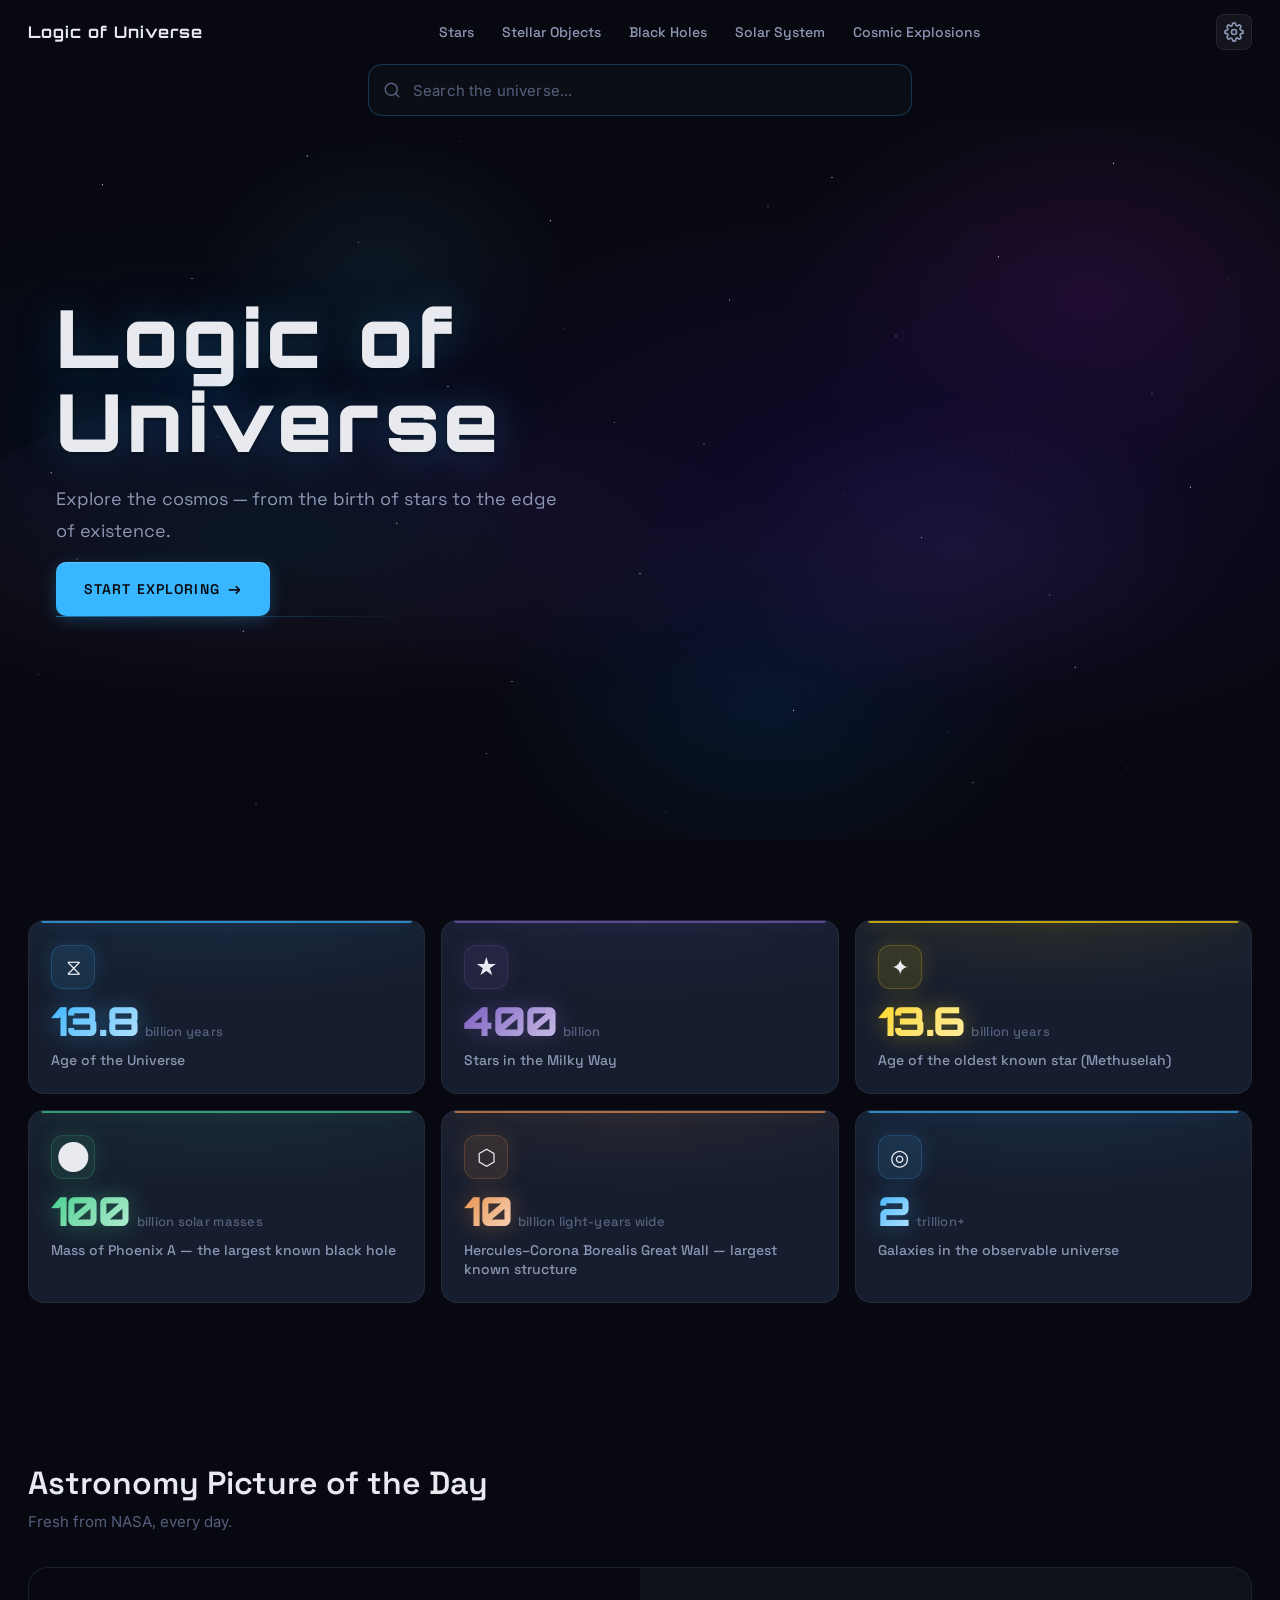
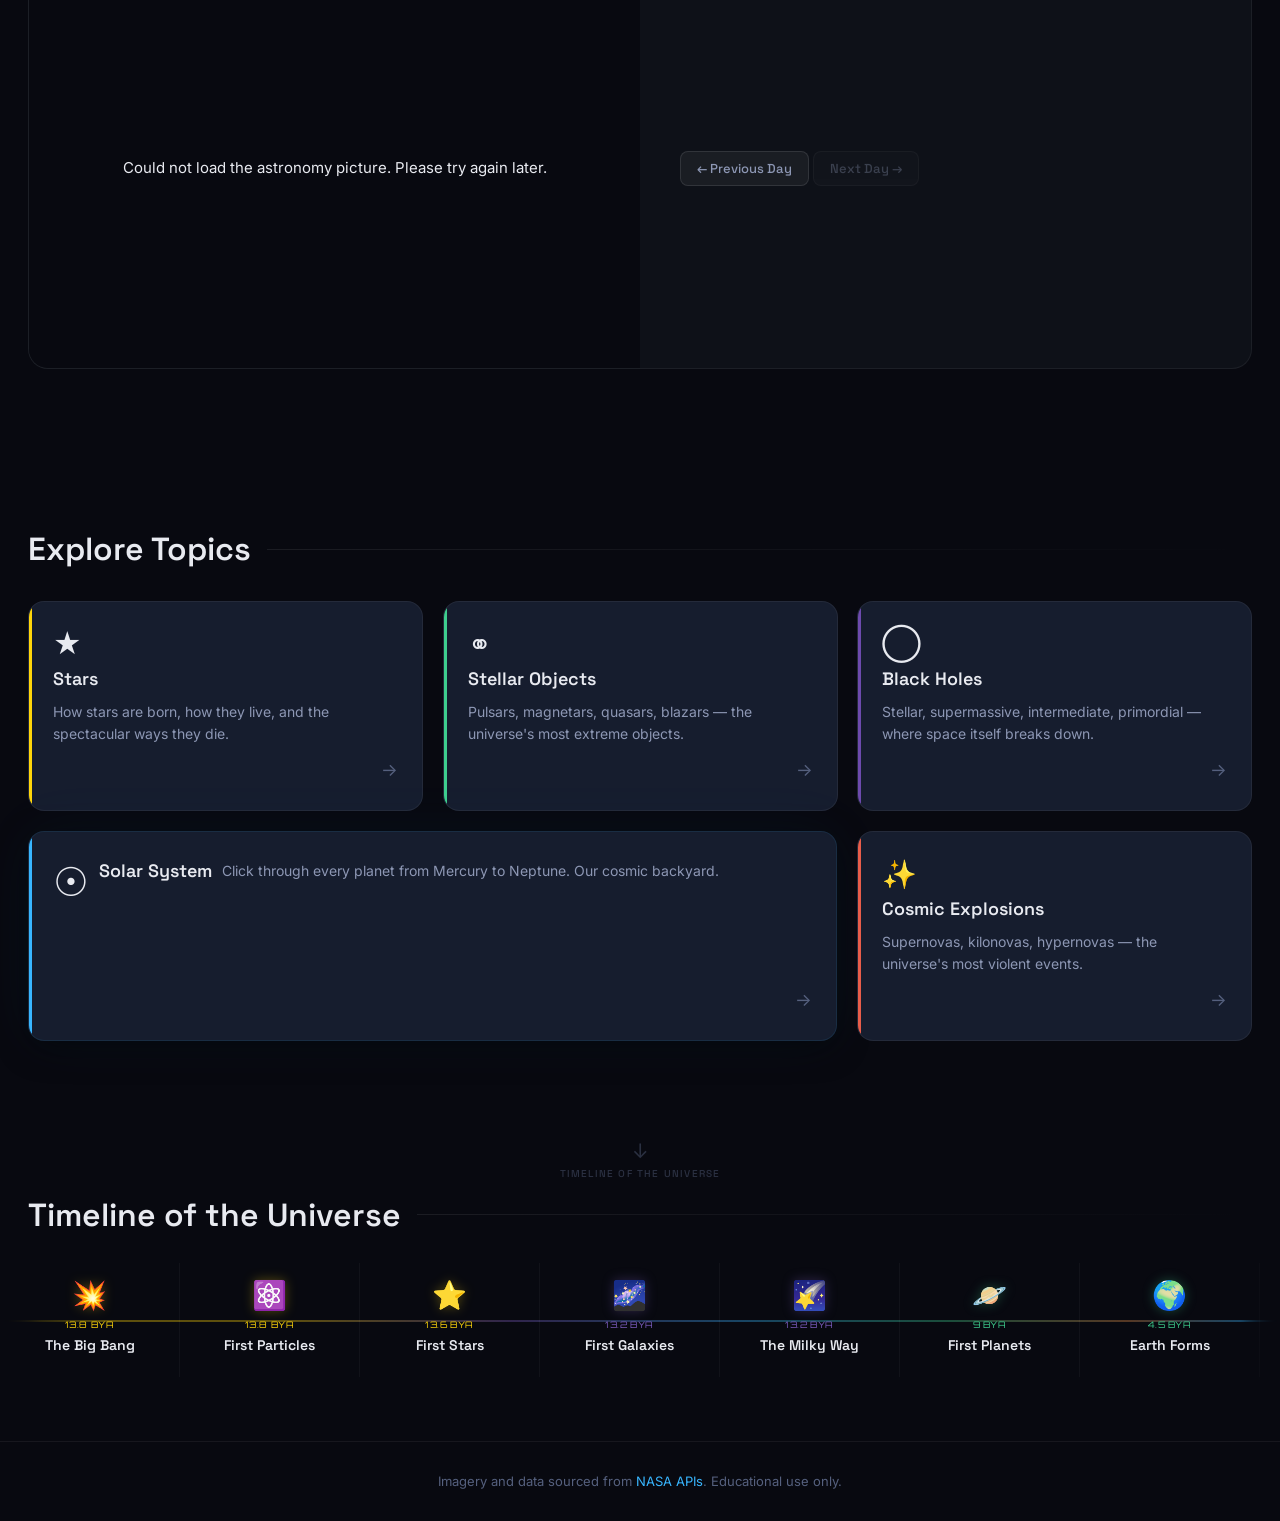
==== index.html @ c1b86df2 "Initial commit: Logic of Universe prototype site Static educational site on stars, black holes, and " ====
<!DOCTYPE html>
<html lang="en" data-theme="dark">
<head>
  <meta charset="UTF-8" />
  <meta name="viewport" content="width=device-width, initial-scale=1.0" />
  <title>Logic of Universe</title>
  <link rel="stylesheet" href="css/style.css" />
</head>
<body data-page="home">

  <header class="site-header" id="site-header">
    <nav class="site-nav" id="site-nav">
      <a href="index.html" class="nav-logo" id="nav-logo">Logic of Universe</a>
      <ul class="nav-links" id="nav-links">
        <li><a href="pages/stars.html" class="nav-link" data-page-link="stars">Stars</a></li>
        <li><a href="pages/stellar-objects.html" class="nav-link" data-page-link="stellar-objects">Stellar Objects</a></li>
        <li><a href="pages/black-holes.html" class="nav-link" data-page-link="black-holes">Black Holes</a></li>
        <li><a href="pages/solar-system.html" class="nav-link" data-page-link="solar-system">Solar System</a></li>
        <li><a href="pages/explosions.html" class="nav-link" data-page-link="explosions">Cosmic Explosions</a></li>
      </ul>
      <button class="nav-mobile-toggle" id="nav-mobile-toggle" aria-label="Toggle navigation menu" aria-expanded="false" aria-controls="nav-links">
        <span class="hamburger-line"></span>
        <span class="hamburger-line"></span>
        <span class="hamburger-line"></span>
      </button>
      <button class="nav-settings-btn" id="nav-settings-btn" aria-label="Settings" aria-expanded="false">
        <svg width="20" height="20" viewBox="0 0 24 24" fill="none" stroke="currentColor" stroke-width="2" stroke-linecap="round" stroke-linejoin="round" aria-hidden="true"><circle cx="12" cy="12" r="3"/><path d="M19.4 15a1.65 1.65 0 0 0 .33 1.82l.06.06a2 2 0 0 1-2.83 2.83l-.06-.06a1.65 1.65 0 0 0-1.82-.33 1.65 1.65 0 0 0-1 1.51V21a2 2 0 0 1-4 0v-.09A1.65 1.65 0 0 0 9 19.4a1.65 1.65 0 0 0-1.82.33l-.06.06a2 2 0 0 1-2.83-2.83l.06-.06A1.65 1.65 0 0 0 4.68 15a1.65 1.65 0 0 0-1.51-1H3a2 2 0 0 1 0-4h.09A1.65 1.65 0 0 0 4.6 9a1.65 1.65 0 0 0-.33-1.82l-.06-.06a2 2 0 0 1 2.83-2.83l.06.06A1.65 1.65 0 0 0 9 4.68a1.65 1.65 0 0 0 1-1.51V3a2 2 0 0 1 4 0v.09a1.65 1.65 0 0 0 1 1.51 1.65 1.65 0 0 0 1.82-.33l.06-.06a2 2 0 0 1 2.83 2.83l-.06.06A1.65 1.65 0 0 0 19.4 9a1.65 1.65 0 0 0 1.51 1H21a2 2 0 0 1 0 4h-.09a1.65 1.65 0 0 0-1.51 1z"/></svg>
      </button>
    </nav>

    <div class="search-wrapper" id="search-wrapper">
      <input
        type="text"
        class="search-input"
        id="search-input"
        placeholder="Search the universe..."
        autocomplete="off"
        aria-label="Search"
        aria-expanded="false"
        aria-haspopup="listbox"
        aria-controls="search-results"
      />
      <div class="search-suggestions" id="search-suggestions" hidden aria-label="Popular searches">
        <!-- JS populates top suggestion chips -->
      </div>
      <ul class="search-results" id="search-results" role="listbox" aria-label="Search results" hidden>
        <!-- JS populates live search results -->
      </ul>
    </div>
  </header>

  <main class="site-main" id="site-main">

    <!-- Hero -->
    <section class="hero" id="hero">
      <div class="hero__content">
        <h1 class="hero__title">Logic of Universe</h1>
        <p class="hero__subtitle">Explore the cosmos — from the birth of stars to the edge of existence.</p>
        <a href="pages/stars.html" class="hero__cta">Start Exploring</a>
      </div>
    </section>

    <!-- Universe Stats Counters -->
    <section id="universe-stats" class="universe-stats">
      <div class="universe-stats__inner"></div>
    </section>

    <!-- APOD — Astronomy Picture of the Day -->
    <section class="apod-section" id="apod-section">
      <div class="apod-section__header">
        <h2 class="apod-section__title">Astronomy Picture of the Day</h2>
        <p class="apod-section__subtitle">Fresh from NASA, every day.</p>
      </div>
      <div class="apod-card" id="apod-card" aria-live="polite" aria-busy="true">
        <div class="apod-card__image-wrap" id="apod-image-wrap">
          <!-- JS injects <img> or <iframe> for video APODs -->
          <div class="apod-card__loading" id="apod-loading" aria-label="Loading astronomy picture">
            <span class="loading-spinner" aria-hidden="true"></span>
          </div>
        </div>
        <div class="apod-card__info" id="apod-info">
          <h3 class="apod-card__title" id="apod-title"></h3>
          <div class="apod-nav" id="apod-nav">
            <button id="apod-prev-btn" class="apod-nav__btn" aria-label="Previous day">← Previous Day</button>
            <span id="apod-date"></span>
            <button id="apod-next-btn" class="apod-nav__btn" aria-label="Next day" disabled>Next Day →</button>
          </div>
          <p class="apod-card__explanation" id="apod-explanation"></p>
        </div>
      </div>
    </section>

    <!-- Topic Cards -->
    <section class="topics-section" id="topics-section">
      <h2 class="topics-section__title">Explore Topics</h2>
      <div class="topics-grid" id="topics-grid">

        <a href="pages/stars.html" class="topic-card" id="topic-card-stars">
          <div class="topic-card__icon" aria-hidden="true">&#9733;</div>
          <h3 class="topic-card__title">Stars</h3>
          <p class="topic-card__desc">How stars are born, how they live, and the spectacular ways they die.</p>
          <span class="topic-card__arrow" aria-hidden="true">&#8594;</span>
        </a>

        <a href="pages/stellar-objects.html" class="topic-card" id="topic-card-stellar">
          <div class="topic-card__icon" aria-hidden="true">&#9901;</div>
          <h3 class="topic-card__title">Stellar Objects</h3>
          <p class="topic-card__desc">Pulsars, magnetars, quasars, blazars — the universe's most extreme objects.</p>
          <span class="topic-card__arrow" aria-hidden="true">&#8594;</span>
        </a>

        <a href="pages/black-holes.html" class="topic-card" id="topic-card-black-holes">
          <div class="topic-card__icon" aria-hidden="true">&#9711;</div>
          <h3 class="topic-card__title">Black Holes</h3>
          <p class="topic-card__desc">Stellar, supermassive, intermediate, primordial — where space itself breaks down.</p>
          <span class="topic-card__arrow" aria-hidden="true">&#8594;</span>
        </a>

        <a href="pages/solar-system.html" class="topic-card topic-card--featured" id="topic-card-solar">
          <div class="topic-card__icon" aria-hidden="true">&#9737;</div>
          <h3 class="topic-card__title">Solar System</h3>
          <p class="topic-card__desc">Click through every planet from Mercury to Neptune. Our cosmic backyard.</p>
          <span class="topic-card__arrow" aria-hidden="true">&#8594;</span>
        </a>

        <a href="pages/explosions.html" class="topic-card" id="topic-card-explosions">
          <div class="topic-card__icon" aria-hidden="true">&#10024;</div>
          <h3 class="topic-card__title">Cosmic Explosions</h3>
          <p class="topic-card__desc">Supernovas, kilonovas, hypernovas — the universe's most violent events.</p>
          <span class="topic-card__arrow" aria-hidden="true">&#8594;</span>
        </a>

      </div>
    </section>

    <!-- Scroll hint arrow -->
    <div id="scroll-hint-arrow" class="scroll-hint-arrow" aria-hidden="true">
      <span class="scroll-hint-arrow__icon">↓</span>
      <span class="scroll-hint-arrow__label">Timeline of the Universe</span>
    </div>

    <!-- Timeline of the Universe -->
    <section id="universe-timeline" class="universe-timeline">
      <h2 class="universe-timeline__title">Timeline of the Universe</h2>
      <div id="timeline-container"></div>
    </section>

  </main>

  <footer class="site-footer" id="site-footer">
    <p class="footer-credits">Imagery and data sourced from <a href="https://api.nasa.gov" class="footer-link" target="_blank" rel="noopener noreferrer">NASA APIs</a>. Educational use only.</p>
  </footer>

  <noscript>
    <div class="noscript-banner">
      JavaScript is required for search, the Solar System explorer, and NASA imagery. The text content is still accessible without it.
    </div>
  </noscript>

  <!-- Replace DEMO_KEY with your NASA API key from https://api.nasa.gov -->
  <aside class="settings-panel" id="settings-panel" aria-label="User settings" hidden>
    <div class="settings-panel__header">
      <h2 class="settings-panel__title">Settings</h2>
      <button class="settings-panel__close" id="settings-panel-close" aria-label="Close settings">&#10005;</button>
    </div>
    <div class="settings-panel__body" id="settings-panel-body"></div>
  </aside>
  <div class="settings-panel__backdrop" id="settings-panel-backdrop" hidden></div>

  <script>window.NASA_API_KEY = "DEMO_KEY";</script>
  <script src="config.js"></script>
  <script src="js/main.js" type="module"></script>
</body>
</html>
---- css/style.css ----
/* =========================================
   LOGIC OF UNIVERSE — STYLESHEET
   Theme: Cosmic Observatory
   ========================================= */

/* =========================================
   1. FONTS
   ========================================= */
@import url('https://fonts.googleapis.com/css2?family=Orbitron:wght@400;700;900&family=Space+Grotesk:wght@400;500;600;700&family=Inter:wght@400;500&display=swap');

/* =========================================
   2. DESIGN TOKENS
   ========================================= */
:root {
  /* Backgrounds */
  --color-base:      #080910;
  --color-surface:   #0e1118;
  --color-elevated:  #161d2e;
  --color-glass:     rgba(14, 17, 24, 0.76);

  /* Accent colors */
  --accent-blue:        #38b6ff;
  --accent-blue-rgb:    56, 182, 255;
  --accent-purple:      #7c5cbf;
  --accent-purple-rgb:  124, 92, 191;
  --accent-gold:        #ffd60a;
  --accent-gold-rgb:    255, 214, 10;

  /* Active accent (overridden per difficulty level) */
  --active-accent:     var(--accent-blue);
  --active-accent-rgb: var(--accent-blue-rgb);

  /* Topic accents */
  --topic-stars:        #ffd60a;
  --topic-stellar:      #3ecf8e;
  --topic-black-holes:  #6d4aad;
  --topic-solar-system: #38b6ff;
  --topic-explosions:   #e85d4a;

  /* Text */
  --text-primary:   #e8eaf0;
  --text-secondary: #8d97b4;
  --text-muted:     #55607e;

  /* Fonts */
  --font-display: 'Orbitron', sans-serif;
  --font-heading: 'Space Grotesk', sans-serif;
  --font-body:    'Inter', sans-serif;

  /* Layout */
  --header-height: 120px;
  --nav-height: 64px;
  --max-width: 1280px;
  --section-gap: 80px;
  --card-radius: 16px;
  --panel-radius: 20px;

  /* Transitions */
  --transition-fast: 200ms ease;
  --transition-base: 300ms ease-out;
  --transition-slow: 500ms cubic-bezier(0.4, 0, 0.2, 1);

  /* Theme-aware solid surfaces (nav solidify, difficulty bar) */
  --nav-solid-bg: rgba(8, 9, 16, 0.92);
  --nav-solid-border: rgba(255, 255, 255, 0.06);
  --bar-bg: rgba(8, 9, 16, 0.92);
  --bar-border: rgba(255, 255, 255, 0.06);
}

/* =========================================
   3. RESET & BASE
   ========================================= */
*, *::before, *::after {
  box-sizing: border-box;
  margin: 0;
  padding: 0;
}

html {
  scroll-behavior: smooth;
  font-size: 16px;
}

[data-theme="dark"] {
  color-scheme: dark;
}

body {
  font-family: var(--font-body);
  font-size: 0.9375rem;
  line-height: 1.75;
  color: var(--text-primary);
  background-color: var(--color-base);
  -webkit-font-smoothing: antialiased;
  -moz-osx-font-smoothing: grayscale;
  padding-top: var(--header-height);
}

img {
  display: block;
  max-width: 100%;
  height: auto;
}

a {
  color: inherit;
  text-decoration: none;
}

ul, ol {
  list-style: none;
}

button {
  font-family: var(--font-heading);
  cursor: pointer;
  border: none;
  background: none;
}

input, textarea, select {
  font-family: var(--font-body);
}

/* =========================================
   4. TYPOGRAPHY
   ========================================= */
h1, h2, h3, h4, h5, h6 {
  font-family: var(--font-heading);
  color: var(--text-primary);
  line-height: 1.25;
}

.display-xl {
  font-family: var(--font-display);
  font-size: clamp(2.5rem, 6vw, 4.5rem);
  font-weight: 900;
  letter-spacing: 0.06em;
  line-height: 1.1;
}

/* Content body styles (rich text from data files) */
.content-body h3 {
  font-family: var(--font-heading);
  font-size: 1.25rem;
  font-weight: 600;
  color: var(--text-primary);
  margin-top: 1.75em;
  margin-bottom: 0.5em;
}

.content-body h4 {
  font-family: var(--font-heading);
  font-size: 1.05rem;
  font-weight: 600;
  color: var(--text-secondary);
  margin-top: 1.5em;
  margin-bottom: 0.4em;
}

.content-body p {
  color: var(--text-secondary);
  margin-bottom: 1em;
}

.content-body ul,
.content-body ol {
  list-style: disc;
  padding-left: 1.5em;
  color: var(--text-secondary);
  margin-bottom: 1em;
}

.content-body ol {
  list-style: decimal;
}

.content-body li {
  margin-bottom: 0.35em;
}

.content-body strong {
  color: var(--text-primary);
  font-weight: 500;
}

.content-body em {
  color: var(--text-secondary);
}

.content-body blockquote {
  border-left: 3px solid var(--active-accent);
  padding: 0.75em 1.25em;
  margin: 1.5em 0;
  background: rgba(255, 255, 255, 0.03);
  border-radius: 0 8px 8px 0;
  color: var(--text-secondary);
  font-style: italic;
}

/* =========================================
   5. LAYOUT
   ========================================= */
.site-main {
  min-height: calc(100vh - var(--header-height));
}

.container {
  max-width: var(--max-width);
  margin: 0 auto;
  padding: 0 24px;
}

/* =========================================
   6. NAVIGATION
   ========================================= */
.site-header {
  position: fixed;
  top: 0;
  left: 0;
  right: 0;
  z-index: 100;
  border-bottom: 1px solid transparent;

  /* CSS scroll-driven animation: transparent → frosted glass */
  animation: nav-solidify linear both;
  animation-timeline: scroll(root block);
  animation-range: 0px 80px;
}

/* Fallback for browsers without scroll-driven animations */
@supports not (animation-timeline: scroll()) {
  .site-header {
    background: var(--nav-solid-bg);
    backdrop-filter: blur(20px);
    -webkit-backdrop-filter: blur(20px);
    border-bottom-color: var(--nav-solid-border);
  }
}

.site-nav {
  display: flex;
  align-items: center;
  justify-content: space-between;
  height: var(--nav-height);
  padding: 0 28px;
  max-width: var(--max-width);
  margin: 0 auto;
  gap: 24px;
}

.nav-logo {
  font-family: var(--font-display);
  font-size: 1rem;
  font-weight: 700;
  color: var(--text-primary);
  letter-spacing: 0.06em;
  white-space: nowrap;
  flex-shrink: 0;
  transition: color var(--transition-fast);
}

.nav-logo:hover {
  color: var(--accent-blue);
}

.nav-links {
  display: flex;
  align-items: center;
  gap: 4px;
  flex: 1;
  justify-content: center;
  flex-wrap: wrap;
}

.nav-link {
  font-family: var(--font-heading);
  font-size: 0.875rem;
  font-weight: 500;
  color: var(--text-secondary);
  padding: 6px 12px;
  border-radius: 8px;
  transition: color var(--transition-fast), background var(--transition-fast);
  position: relative;
}

.nav-link:hover {
  color: var(--text-primary);
  background: rgba(255, 255, 255, 0.05);
}

.nav-link--active {
  color: var(--accent-blue);
}

.nav-link--active::after {
  content: '';
  position: absolute;
  bottom: 0;
  left: 12px;
  right: 12px;
  height: 2px;
  background: var(--accent-blue);
  border-radius: 2px 2px 0 0;
}

/* Mobile hamburger */
.nav-mobile-toggle {
  display: none;
  flex-direction: column;
  gap: 5px;
  padding: 8px;
  border-radius: 8px;
  flex-shrink: 0;
  transition: background var(--transition-fast);
}

.nav-mobile-toggle:hover {
  background: rgba(255, 255, 255, 0.06);
}

.hamburger-line {
  display: block;
  width: 22px;
  height: 2px;
  background: var(--text-secondary);
  border-radius: 2px;
  transition: transform 300ms ease, opacity 200ms ease, background var(--transition-fast);
}

.nav-mobile-toggle[aria-expanded="true"] .hamburger-line:nth-child(1) {
  transform: translateY(7px) rotate(45deg);
}

.nav-mobile-toggle[aria-expanded="true"] .hamburger-line:nth-child(2) {
  opacity: 0;
}

.nav-mobile-toggle[aria-expanded="true"] .hamburger-line:nth-child(3) {
  transform: translateY(-7px) rotate(-45deg);
}

/* =========================================
   7. SEARCH
   ========================================= */
.search-wrapper {
  position: relative;
  max-width: 600px;
  margin: 0 auto;
  padding: 0 28px 12px;
  transition: max-width var(--transition-base);
}

.search-wrapper--expanded {
  max-width: 700px;
}

/* Search bar hidden via Settings toggle */
.search-wrapper--hidden {
  display: none;
}

/* Recompute reserved header space when the search bar is hidden,
   so the fixed header doesn't leave a gap / clip content below it */
body:has(.search-wrapper--hidden) {
  --header-height: calc(var(--nav-height) + 1px);
}

.search-input {
  width: 100%;
  height: 52px;
  background: rgba(14, 17, 24, 0.80);
  border: 1px solid rgba(var(--accent-blue-rgb), 0.25);
  border-radius: 14px;
  padding: 0 44px 0 44px;
  color: var(--text-primary);
  font-size: 0.9375rem;
  font-family: var(--font-body);
  letter-spacing: 0.01em;
  outline: none;
  transition:
    border-color var(--transition-fast),
    box-shadow var(--transition-fast),
    background var(--transition-fast),
    width var(--transition-base);
  background-image: url("data:image/svg+xml,%3Csvg xmlns='http://www.w3.org/2000/svg' width='18' height='18' viewBox='0 0 24 24' fill='none' stroke='%2355607e' stroke-width='2' stroke-linecap='round' stroke-linejoin='round'%3E%3Ccircle cx='11' cy='11' r='8'/%3E%3Cpath d='m21 21-4.3-4.3'/%3E%3C/svg%3E");
  background-repeat: no-repeat;
  background-position: 14px center;
  appearance: none;
  -webkit-appearance: none;
}

.search-input::placeholder {
  color: var(--text-muted);
}

.search-input::-webkit-search-cancel-button {
  appearance: none;
  -webkit-appearance: none;
}

.search-wrapper--expanded .search-input {
  border-color: var(--accent-blue);
  background-color: rgba(14, 17, 24, 0.95);
  box-shadow:
    0 0 0 3px rgba(var(--accent-blue-rgb), 0.12),
    0 0 32px rgba(var(--accent-blue-rgb), 0.2),
    inset 0 1px 0 rgba(var(--accent-blue-rgb), 0.08);
  background-image: url("data:image/svg+xml,%3Csvg xmlns='http://www.w3.org/2000/svg' width='18' height='18' viewBox='0 0 24 24' fill='none' stroke='%2338b6ff' stroke-width='2' stroke-linecap='round' stroke-linejoin='round'%3E%3Ccircle cx='11' cy='11' r='8'/%3E%3Cpath d='m21 21-4.3-4.3'/%3E%3C/svg%3E");
  background-repeat: no-repeat;
  background-position: 14px center;
}

.search-suggestions,
.search-results {
  position: absolute;
  top: calc(100% - 12px);
  left: 28px;
  right: 28px;
  background: var(--color-surface);
  border: 1px solid rgba(var(--accent-blue-rgb), 0.15);
  border-top: 1px solid rgba(var(--accent-blue-rgb), 0.08);
  border-radius: 14px;
  z-index: 200;
  max-height: min(60vh, 440px);
  overflow-y: auto;
  overscroll-behavior: contain;
  box-shadow:
    0 20px 60px rgba(0, 0, 0, 0.7),
    0 0 0 1px rgba(var(--accent-blue-rgb), 0.06);
  animation: search-dropdown-in 180ms cubic-bezier(0.2, 0, 0.2, 1) both;
}

/* Themed thin scrollbar */
.search-suggestions::-webkit-scrollbar,
.search-results::-webkit-scrollbar {
  width: 8px;
}

.search-suggestions::-webkit-scrollbar-track,
.search-results::-webkit-scrollbar-track {
  background: transparent;
}

.search-suggestions::-webkit-scrollbar-thumb,
.search-results::-webkit-scrollbar-thumb {
  background: rgba(var(--accent-blue-rgb), 0.25);
  border-radius: 8px;
}

.search-suggestions::-webkit-scrollbar-thumb:hover,
.search-results::-webkit-scrollbar-thumb:hover {
  background: rgba(var(--accent-blue-rgb), 0.4);
}

.search-suggestions,
.search-results {
  scrollbar-width: thin;
  scrollbar-color: rgba(var(--accent-blue-rgb), 0.3) transparent;
}

@keyframes search-dropdown-in {
  from { opacity: 0; transform: translateY(-6px) scale(0.98); }
  to   { opacity: 1; transform: translateY(0) scale(1); }
}

.search-suggestions {
  padding: 14px 0 10px;
}

.search-suggestions__label {
  font-family: var(--font-heading);
  font-size: 0.75rem;
  font-weight: 500;
  text-transform: uppercase;
  letter-spacing: 0.08em;
  color: var(--text-muted);
  padding: 0 16px 10px;
}

.search-suggestions__chips {
  display: flex;
  flex-wrap: wrap;
  gap: 8px;
  padding: 0 16px;
}

.search-suggestion-chip {
  font-family: var(--font-heading);
  font-size: 0.8125rem;
  font-weight: 500;
  color: var(--text-secondary);
  background: rgba(255, 255, 255, 0.05);
  border: 1px solid rgba(255, 255, 255, 0.08);
  border-radius: 20px;
  padding: 5px 14px;
  transition:
    color var(--transition-fast),
    background var(--transition-fast),
    border-color var(--transition-fast),
    transform var(--transition-fast),
    box-shadow var(--transition-fast);
}

.search-suggestion-chip:hover {
  color: var(--accent-blue);
  background: rgba(var(--accent-blue-rgb), 0.1);
  border-color: rgba(var(--accent-blue-rgb), 0.35);
  transform: translateY(-1px) scale(1.04);
  box-shadow: 0 4px 12px rgba(var(--accent-blue-rgb), 0.15);
}

.search-results {
  padding: 4px 0;
}

.search-result-item {
  display: flex;
  flex-direction: column;
  gap: 3px;
  padding: 10px 16px;
  cursor: pointer;
  border-left: 2px solid transparent;
  border-bottom: 1px solid rgba(255, 255, 255, 0.04);
  transition:
    background var(--transition-fast),
    border-left-color var(--transition-fast);
  outline: none;
}

.search-result-item:last-child {
  border-bottom: none;
}

.search-result-item:hover,
.search-result-item:focus {
  background: rgba(var(--accent-blue-rgb), 0.06);
  border-left-color: var(--accent-blue);
}

.search-result-item--empty {
  cursor: default;
  color: var(--text-muted);
  font-style: italic;
  font-size: 0.875rem;
}

.search-result-item--empty:hover {
  background: none;
}

.search-result-item__header {
  display: flex;
  align-items: center;
  justify-content: space-between;
  gap: 8px;
}

.search-result-item__title {
  font-family: var(--font-heading);
  font-size: 0.9375rem;
  font-weight: 500;
  color: var(--text-primary);
}

.search-result-item__excerpt {
  font-size: 0.8125rem;
  color: var(--text-muted);
  line-height: 1.5;
  display: -webkit-box;
  -webkit-line-clamp: 2;
  -webkit-box-orient: vertical;
  overflow: hidden;
}

.search-result-item__page {
  font-family: var(--font-heading);
  font-size: 0.75rem;
  font-weight: 500;
  color: var(--text-muted);
  text-transform: uppercase;
  letter-spacing: 0.05em;
}

.search-result-item__page--current {
  color: var(--accent-blue);
}

.search-highlight {
  background: rgba(var(--accent-gold-rgb), 0.25);
  color: var(--accent-gold);
  border-radius: 3px;
  padding: 0 2px;
}

/* =========================================
   8. HERO (HOME PAGE)
   ========================================= */
.hero {
  position: relative;
  min-height: 80vh;
  display: flex;
  align-items: center;
  overflow: hidden;
  background-color: var(--color-base);

  /* Nebula & space gradients */
  background-image:
    radial-gradient(ellipse 70% 60% at 70% 50%, rgba(20, 10, 60, 0.65) 0%, transparent 70%),
    radial-gradient(ellipse 40% 50% at 85% 25%, rgba(80, 20, 100, 0.35) 0%, transparent 60%),
    radial-gradient(ellipse 35% 45% at 60% 80%, rgba(0, 50, 90, 0.35) 0%, transparent 60%),
    radial-gradient(ellipse 50% 40% at 15% 40%, rgba(0, 20, 50, 0.4) 0%, transparent 65%);
}

/* Starfield layer */
.hero::before {
  content: '';
  position: absolute;
  inset: 0;
  pointer-events: none;

  /* Stars as multiple background-image radial-gradients */
  background-image:
    /* Bright stars */
    radial-gradient(circle 1px at 8%  9%, rgba(255,255,255,0.95) 0%, transparent 100%),
    radial-gradient(circle 1px at 24% 5%, rgba(255,255,255,0.85) 0%, transparent 100%),
    radial-gradient(circle 1px at 43% 14%, rgba(255,255,255,0.90) 0%, transparent 100%),
    radial-gradient(circle 1px at 65% 8%, rgba(255,255,255,0.80) 0%, transparent 100%),
    radial-gradient(circle 1px at 87% 6%, rgba(255,255,255,0.95) 0%, transparent 100%),
    radial-gradient(circle 1px at 15% 22%, rgba(255,255,255,0.75) 0%, transparent 100%),
    radial-gradient(circle 1px at 35% 37%, rgba(255,255,255,0.85) 0%, transparent 100%),
    radial-gradient(circle 1px at 57% 25%, rgba(255,255,255,0.70) 0%, transparent 100%),
    radial-gradient(circle 1px at 78% 19%, rgba(255,255,255,0.90) 0%, transparent 100%),
    radial-gradient(circle 1px at 4%  49%, rgba(255,255,255,0.80) 0%, transparent 100%),
    radial-gradient(circle 1px at 31% 56%, rgba(255,255,255,0.75) 0%, transparent 100%),
    radial-gradient(circle 1px at 50% 63%, rgba(255,255,255,0.85) 0%, transparent 100%),
    radial-gradient(circle 1px at 72% 58%, rgba(255,255,255,0.70) 0%, transparent 100%),
    radial-gradient(circle 1px at 93% 51%, rgba(255,255,255,0.90) 0%, transparent 100%),
    radial-gradient(circle 1px at 19% 71%, rgba(255,255,255,0.80) 0%, transparent 100%),
    radial-gradient(circle 1px at 40% 78%, rgba(255,255,255,0.75) 0%, transparent 100%),
    radial-gradient(circle 1px at 62% 82%, rgba(255,255,255,0.85) 0%, transparent 100%),
    radial-gradient(circle 1px at 84% 76%, rgba(255,255,255,0.70) 0%, transparent 100%),
    /* Medium stars */
    radial-gradient(circle 1px at 11% 33%, rgba(255,255,255,0.55) 0%, transparent 100%),
    radial-gradient(circle 1px at 28% 17%, rgba(255,255,255,0.50) 0%, transparent 100%),
    radial-gradient(circle 1px at 48% 42%, rgba(255,255,255,0.45) 0%, transparent 100%),
    radial-gradient(circle 1px at 70% 30%, rgba(255,255,255,0.55) 0%, transparent 100%),
    radial-gradient(circle 1px at 90% 38%, rgba(255,255,255,0.50) 0%, transparent 100%),
    radial-gradient(circle 1px at 6%  61%, rgba(255,255,255,0.45) 0%, transparent 100%),
    radial-gradient(circle 1px at 55% 45%, rgba(255,255,255,0.55) 0%, transparent 100%),
    radial-gradient(circle 1px at 82% 66%, rgba(255,255,255,0.50) 0%, transparent 100%),
    radial-gradient(circle 1px at 38% 88%, rgba(255,255,255,0.45) 0%, transparent 100%),
    radial-gradient(circle 1px at 76% 92%, rgba(255,255,255,0.55) 0%, transparent 100%),
    radial-gradient(circle 1px at 20% 95%, rgba(255,255,255,0.40) 0%, transparent 100%),
    radial-gradient(circle 1px at 60% 12%, rgba(255,255,255,0.50) 0%, transparent 100%),
    /* Dim stars */
    radial-gradient(circle 1px at 17% 44%, rgba(255,255,255,0.28) 0%, transparent 100%),
    radial-gradient(circle 1px at 36% 3%, rgba(255,255,255,0.22) 0%, transparent 100%),
    radial-gradient(circle 1px at 54% 70%, rgba(255,255,255,0.25) 0%, transparent 100%),
    radial-gradient(circle 1px at 74% 85%, rgba(255,255,255,0.20) 0%, transparent 100%),
    radial-gradient(circle 1px at 96% 22%, rgba(255,255,255,0.28) 0%, transparent 100%),
    radial-gradient(circle 1px at 3%  77%, rgba(255,255,255,0.22) 0%, transparent 100%),
    radial-gradient(circle 1px at 44% 29%, rgba(255,255,255,0.25) 0%, transparent 100%),
    radial-gradient(circle 1px at 66% 52%, rgba(255,255,255,0.20) 0%, transparent 100%),
    radial-gradient(circle 1px at 88% 90%, rgba(255,255,255,0.28) 0%, transparent 100%),
    radial-gradient(circle 1px at 30% 68%, rgba(255,255,255,0.22) 0%, transparent 100%),
    radial-gradient(circle 1px at 52% 96%, rgba(255,255,255,0.25) 0%, transparent 100%),
    radial-gradient(circle 1px at 79% 46%, rgba(255,255,255,0.20) 0%, transparent 100%);

  background-size: 100% 100%;
}

/* Purple/blue nebula glow overlay */
.hero::after {
  content: '';
  position: absolute;
  inset: 0;
  pointer-events: none;
  background:
    radial-gradient(ellipse 30% 30% at 75% 60%, rgba(124, 92, 191, 0.12) 0%, transparent 70%),
    radial-gradient(ellipse 20% 25% at 30% 20%, rgba(56, 182, 255, 0.08) 0%, transparent 70%);
}

.hero__content {
  position: relative;
  z-index: 1;
  max-width: 680px;
  padding: 80px 28px 100px;
  margin-left: max(28px, calc((100vw - var(--max-width)) / 2 + 28px));
}

.hero__title {
  font-family: var(--font-display);
  font-size: clamp(2.75rem, 7vw, 5rem);
  font-weight: 900;
  letter-spacing: 0.06em;
  line-height: 1.05;
  color: var(--text-primary);
  margin-bottom: 20px;
  animation: hero-rise 800ms cubic-bezier(0.16, 1, 0.3, 1) both;
}

.hero__subtitle {
  font-family: var(--font-heading);
  font-size: 1.125rem;
  font-weight: 400;
  color: var(--text-secondary);
  margin-bottom: 16px;
  max-width: 520px;
  animation: hero-rise 800ms 120ms cubic-bezier(0.16, 1, 0.3, 1) both;
}

/* Glowing rule */
.hero__content::after {
  content: '';
  display: block;
  height: 1px;
  width: 100%;
  max-width: 360px;
  background: linear-gradient(to right, rgba(var(--accent-blue-rgb), 0.5), transparent);
  margin-bottom: 28px;
  animation: hero-rise 800ms 200ms cubic-bezier(0.16, 1, 0.3, 1) both;
}

.hero__cta {
  display: inline-flex;
  align-items: center;
  gap: 8px;
  font-family: var(--font-heading);
  font-size: 0.875rem;
  font-weight: 600;
  text-transform: uppercase;
  letter-spacing: 0.08em;
  color: var(--color-base);
  background: var(--accent-blue);
  padding: 13px 28px;
  border-radius: 10px;
  transition: background var(--transition-fast), box-shadow var(--transition-fast), transform var(--transition-fast);
  animation: hero-rise 800ms 360ms cubic-bezier(0.16, 1, 0.3, 1) both;
}

.hero__cta::after {
  content: '→';
  font-size: 1rem;
  transition: transform var(--transition-fast);
}

.hero__cta:hover {
  background: #19d4ff;
  box-shadow: 0 0 32px rgba(var(--accent-blue-rgb), 0.45);
  transform: translateY(-2px);
}

.hero__cta:hover::after {
  transform: translateX(3px);
}

/* =========================================
   9. APOD SECTION
   ========================================= */
.apod-section {
  padding: var(--section-gap) 28px;
  max-width: var(--max-width);
  margin: 0 auto;
  animation: section-reveal 600ms ease-out both;
  animation-timeline: view();
  animation-range: entry 0% entry 30%;
}

@supports not (animation-timeline: view()) {
  .apod-section { animation: none; }
}

.apod-section__header {
  margin-bottom: 32px;
}

.apod-section__title {
  font-family: var(--font-heading);
  font-size: 2rem;
  font-weight: 600;
  color: var(--text-primary);
  margin-bottom: 6px;
}

.apod-section__subtitle {
  color: var(--text-muted);
  font-size: 0.9375rem;
}

.apod-card {
  display: grid;
  grid-template-columns: 1fr 1fr;
  gap: 0;
  background: var(--color-surface);
  border: 1px solid rgba(255, 255, 255, 0.06);
  border-radius: var(--panel-radius);
  overflow: hidden;
  min-height: 400px;
}

.apod-card__image-wrap {
  position: relative;
  background: var(--color-base);
  display: flex;
  align-items: center;
  justify-content: center;
  min-height: 400px;
}

.apod-card__image-wrap img,
.apod-card__image-wrap iframe {
  width: 100%;
  height: 100%;
  object-fit: cover;
  position: absolute;
  inset: 0;
}

.apod-card__info {
  padding: 40px;
  display: flex;
  flex-direction: column;
  justify-content: center;
  gap: 12px;
}

.apod-card__title {
  font-family: var(--font-heading);
  font-size: 1.375rem;
  font-weight: 600;
  color: var(--text-primary);
  line-height: 1.35;
}

.apod-card__date {
  font-family: var(--font-heading);
  font-size: 0.8125rem;
  font-weight: 500;
  text-transform: uppercase;
  letter-spacing: 0.06em;
  color: var(--accent-blue);
}

.apod-card__explanation {
  color: var(--text-secondary);
  font-size: 0.9375rem;
  line-height: 1.7;
  display: -webkit-box;
  -webkit-line-clamp: 8;
  -webkit-box-orient: vertical;
  overflow: hidden;
}

.apod-card__loading {
  display: flex;
  align-items: center;
  justify-content: center;
  min-height: 400px;
}

/* =========================================
  10. TOPICS GRID (HOME)
   ========================================= */
.topics-section {
  padding: var(--section-gap) 28px;
  max-width: var(--max-width);
  margin: 0 auto;
}

.topics-section__title {
  font-family: var(--font-heading);
  font-size: 2rem;
  font-weight: 600;
  color: var(--text-primary);
  margin-bottom: 32px;
  display: flex;
  align-items: center;
  gap: 16px;
}

.topics-section__title::after {
  content: '';
  flex: 1;
  height: 1px;
  background: linear-gradient(to right, rgba(255, 255, 255, 0.08), transparent);
}

.topics-grid {
  display: grid;
  grid-template-columns: repeat(3, 1fr);
  gap: 20px;
}

/* Topic card base */
.topic-card {
  position: relative;
  display: flex;
  flex-direction: column;
  gap: 10px;
  padding: 28px 24px 24px;
  background: var(--color-elevated);
  border: 1px solid rgba(255, 255, 255, 0.06);
  border-radius: var(--card-radius);
  transition: transform var(--transition-base), box-shadow var(--transition-base);
  overflow: hidden;
}

.topic-card::before {
  content: '';
  position: absolute;
  left: 0;
  top: 0;
  bottom: 0;
  width: 3px;
  border-radius: 3px 0 0 3px;
  transition: box-shadow var(--transition-base);
}

.topic-card:hover {
  transform: translateY(-6px);
}

/* Topic accent colors — per card ID */
#topic-card-stars::before               { background: var(--topic-stars);        }
#topic-card-stellar::before             { background: var(--topic-stellar);       }
#topic-card-black-holes::before         { background: var(--topic-black-holes);   }
#topic-card-solar::before               { background: var(--topic-solar-system);  }
#topic-card-explosions::before          { background: var(--topic-explosions);    }

#topic-card-stars:hover       { box-shadow: 0 16px 40px rgba(0,0,0,0.5), 0 0 30px rgba(255,214,10,0.12);        }
#topic-card-stellar:hover     { box-shadow: 0 16px 40px rgba(0,0,0,0.5), 0 0 30px rgba(62,207,142,0.12);         }
#topic-card-black-holes:hover { box-shadow: 0 16px 40px rgba(0,0,0,0.5), 0 0 30px rgba(109,74,173,0.15);        }
#topic-card-solar:hover       { box-shadow: 0 16px 40px rgba(0,0,0,0.5), 0 0 30px rgba(56,182,255,0.12);         }
#topic-card-explosions:hover  { box-shadow: 0 16px 40px rgba(0,0,0,0.5), 0 0 30px rgba(232,93,74,0.12);         }

/* Featured card spans full width in last row */
.topic-card--featured {
  grid-column: span 2;
  flex-direction: row;
  align-items: flex-start;
}

.topic-card--featured .topic-card__icon {
  font-size: 2.5rem;
  flex-shrink: 0;
  margin-top: 2px;
}

.topic-card--featured .topic-card__desc {
  flex: 1;
}

.topic-card__icon {
  font-size: 1.75rem;
  line-height: 1;
  transition: transform var(--transition-base);
}

.topic-card:hover .topic-card__icon {
  transform: scale(1.15);
}

.topic-card__title {
  font-family: var(--font-heading);
  font-size: 1.125rem;
  font-weight: 600;
  color: var(--text-primary);
}

.topic-card__desc {
  font-size: 0.875rem;
  color: var(--text-secondary);
  line-height: 1.6;
  flex: 1;
}

.topic-card__arrow {
  font-size: 1.1rem;
  color: var(--text-muted);
  margin-top: auto;
  align-self: flex-end;
  transition: transform var(--transition-fast), color var(--transition-fast);
}

.topic-card:hover .topic-card__arrow {
  transform: translateX(4px);
  color: var(--accent-blue);
}

/* =========================================
  11. DIFFICULTY BAR
   ========================================= */
.difficulty-bar {
  position: sticky;
  top: var(--header-height);
  z-index: 50;
  display: flex;
  align-items: center;
  gap: 12px;
  padding: 10px 28px;
  background: var(--bar-bg);
  backdrop-filter: blur(20px);
  -webkit-backdrop-filter: blur(20px);
  border-bottom: 1px solid var(--bar-border);
}

.difficulty-label {
  font-family: var(--font-heading);
  font-size: 0.75rem;
  font-weight: 500;
  text-transform: uppercase;
  letter-spacing: 0.08em;
  color: var(--text-muted);
  white-space: nowrap;
}

.difficulty-toggle {
  display: flex;
  gap: 6px;
}

.difficulty-btn {
  font-family: var(--font-heading);
  font-size: 0.75rem;
  font-weight: 600;
  text-transform: uppercase;
  letter-spacing: 0.06em;
  color: var(--text-secondary);
  background: rgba(255, 255, 255, 0.05);
  border: 1px solid rgba(255, 255, 255, 0.08);
  border-radius: 20px;
  padding: 5px 16px;
  transition:
    color var(--transition-fast),
    background var(--transition-fast),
    border-color var(--transition-fast),
    box-shadow var(--transition-fast);
}

.difficulty-btn:hover {
  color: var(--text-primary);
  background: rgba(255, 255, 255, 0.08);
}

/* Active states per level */
.difficulty-btn[data-level="all"].difficulty-btn--active {
  color: var(--text-primary);
  background: rgba(255, 255, 255, 0.12);
  border-color: rgba(255, 255, 255, 0.2);
}

.difficulty-btn[data-level="beginner"].difficulty-btn--active {
  color: var(--accent-gold);
  background: rgba(var(--accent-gold-rgb), 0.12);
  border-color: rgba(var(--accent-gold-rgb), 0.35);
  box-shadow: 0 0 12px rgba(var(--accent-gold-rgb), 0.15);
}

.difficulty-btn[data-level="intermediate"].difficulty-btn--active {
  color: var(--accent-blue);
  background: rgba(var(--accent-blue-rgb), 0.12);
  border-color: rgba(var(--accent-blue-rgb), 0.35);
  box-shadow: 0 0 12px rgba(var(--accent-blue-rgb), 0.15);
}

.difficulty-btn[data-level="advanced"].difficulty-btn--active {
  color: var(--accent-purple);
  background: rgba(var(--accent-purple-rgb), 0.12);
  border-color: rgba(var(--accent-purple-rgb), 0.35);
  box-shadow: 0 0 12px rgba(var(--accent-purple-rgb), 0.15);
}

/* =========================================
  12. PAGE HERO (INNER PAGES)
   ========================================= */
.page-hero {
  padding: 60px 28px 40px;
  max-width: var(--max-width);
  margin: 0 auto;
  position: relative;
}

.page-hero::after {
  content: '';
  position: absolute;
  left: 28px;
  right: 28px;
  bottom: 0;
  height: 1px;
  background: linear-gradient(to right, rgba(var(--accent-blue-rgb), 0.3), transparent 60%);
}

.page-hero__title {
  font-family: var(--font-display);
  font-size: clamp(2rem, 5vw, 3.25rem);
  font-weight: 700;
  letter-spacing: 0.06em;
  color: var(--text-primary);
  margin-bottom: 12px;
  animation: hero-rise 600ms cubic-bezier(0.16, 1, 0.3, 1) both;
}

.page-hero__subtitle {
  font-family: var(--font-heading);
  font-size: 1.0625rem;
  color: var(--text-secondary);
  max-width: 560px;
  animation: hero-rise 600ms 100ms cubic-bezier(0.16, 1, 0.3, 1) both;
}

/* =========================================
  13. CONTENT SECTIONS (JS-rendered)
   ========================================= */
.content-sections {
  max-width: var(--max-width);
  margin: 0 auto;
  padding: 48px 28px 80px;
  display: flex;
  flex-direction: column;
  gap: 48px;
}

.content-section {
  display: grid;
  grid-template-columns: 1fr 360px;
  gap: 40px;
  align-items: start;
  padding: 36px;
  background: var(--color-surface);
  border: 1px solid rgba(255, 255, 255, 0.06);
  border-radius: var(--card-radius);
  position: relative;
  overflow: hidden;
  transition: opacity 400ms ease, transform 400ms ease;
}

.content-section::before {
  content: '';
  position: absolute;
  left: 0;
  top: 0;
  bottom: 0;
  width: 3px;
  background: var(--accent-blue);
  border-radius: 3px 0 0 3px;
  opacity: 0.5;
}

.content-section--hidden {
  display: none;
}

.content-section--search-active {
  border-color: rgba(var(--accent-blue-rgb), 0.4);
  box-shadow: 0 0 0 2px rgba(var(--accent-blue-rgb), 0.15),
              0 8px 32px rgba(0, 0, 0, 0.4);
}

.section-header {
  display: flex;
  align-items: flex-start;
  justify-content: space-between;
  gap: 12px;
  margin-bottom: 20px;
  grid-column: 1 / -1;
}

.section-title {
  font-family: var(--font-heading);
  font-size: 1.5rem;
  font-weight: 700;
  color: var(--text-primary);
  line-height: 1.25;
  letter-spacing: -0.02em;
}

.section-body {
  min-width: 0;
}

/* =========================================
  14. LEVEL BADGES
   ========================================= */
.level-badge {
  display: inline-flex;
  align-items: center;
  font-family: var(--font-heading);
  font-size: 0.6875rem;
  font-weight: 600;
  text-transform: uppercase;
  letter-spacing: 0.08em;
  padding: 3px 10px;
  border-radius: 20px;
  white-space: nowrap;
  flex-shrink: 0;
}

.level-badge--all {
  color: var(--text-secondary);
  background: rgba(255, 255, 255, 0.08);
  border: 1px solid rgba(255, 255, 255, 0.1);
}

.level-badge--beginner {
  color: var(--accent-gold);
  background: rgba(var(--accent-gold-rgb), 0.12);
  border: 1px solid rgba(var(--accent-gold-rgb), 0.25);
}

.level-badge--intermediate {
  color: var(--accent-blue);
  background: rgba(var(--accent-blue-rgb), 0.12);
  border: 1px solid rgba(var(--accent-blue-rgb), 0.25);
}

.level-badge--advanced {
  color: var(--accent-purple);
  background: rgba(var(--accent-purple-rgb), 0.12);
  border: 1px solid rgba(var(--accent-purple-rgb), 0.25);
}

/* =========================================
  15. SECTION MEDIA (NASA IMAGES)
   ========================================= */
.section-media {
  border-radius: 12px;
  overflow: hidden;
  background: var(--color-base);
  min-height: 200px;
  display: flex;
  align-items: center;
  justify-content: center;
  flex-direction: column;
  position: relative;
}

.section-media--loading {
  background: var(--color-elevated);
}

.section-media__image {
  width: 100%;
  height: 100%;
  object-fit: cover;
  border-radius: 12px;
  display: block;
}

.section-media__caption {
  font-size: 0.75rem;
  color: var(--text-muted);
  padding: 8px 12px;
  text-align: center;
  font-style: italic;
  background: var(--color-surface);
  width: 100%;
}

/* =========================================
  16. SOLAR SYSTEM EXPLORER
   ========================================= */
.solar-explorer {
  max-width: var(--max-width);
  margin: 0 auto;
  padding-bottom: 60px;
}

.planet-grid {
  display: grid;
  grid-template-columns: repeat(4, 1fr);
  gap: 16px;
  padding: 0 28px 32px;
}

.planet-card {
  display: flex;
  flex-direction: column;
  align-items: center;
  gap: 10px;
  padding: 20px 16px 16px;
  background: var(--color-surface);
  border: 1px solid rgba(255, 255, 255, 0.06);
  border-radius: var(--card-radius);
  cursor: pointer;
  text-align: center;
  transition:
    transform var(--transition-base),
    box-shadow var(--transition-base),
    border-color var(--transition-fast);
  outline: none;
}

.planet-card[hidden] {
  display: none;
}

.planet-card:hover,
.planet-card:focus-visible {
  transform: translateY(-5px);
  box-shadow: 0 16px 40px rgba(0, 0, 0, 0.5);
  border-color: rgba(var(--accent-blue-rgb), 0.25);
}

.planet-card--selected {
  border-color: var(--accent-blue);
  box-shadow:
    0 16px 40px rgba(0, 0, 0, 0.5),
    0 0 0 2px rgba(var(--accent-blue-rgb), 0.2),
    0 0 24px rgba(var(--accent-blue-rgb), 0.15);
}

.planet-card__visual {
  width: 100px;
  height: 100px;
  border-radius: 50%;
  overflow: hidden;
  background: var(--color-elevated);
  display: flex;
  align-items: center;
  justify-content: center;
  position: relative;
  flex-shrink: 0;
}

.planet-card__visual--loading {
  animation: pulse 1.5s ease-in-out infinite;
}

.planet-card__visual--fallback {
  background: radial-gradient(circle at 35% 35%, var(--color-elevated), var(--color-base));
}

.planet-card__image {
  width: 100%;
  height: 100%;
  object-fit: cover;
  border-radius: 50%;
}

.planet-card__placeholder,
.planet-card__fallback-icon {
  font-size: 2.5rem;
  line-height: 1;
  opacity: 0.6;
}

.planet-card__placeholder {
  width: 32px;
  height: 32px;
  border-radius: 50%;
  background: var(--color-base);
  opacity: 0.4;
}

.planet-card__name {
  font-family: var(--font-heading);
  font-size: 1rem;
  font-weight: 600;
  color: var(--text-primary);
}

.planet-card__type {
  font-size: 0.75rem;
  color: var(--text-muted);
  font-family: var(--font-heading);
}

.planet-card__order {
  font-size: 0.6875rem;
  color: var(--text-muted);
  font-family: var(--font-heading);
  text-transform: uppercase;
  letter-spacing: 0.06em;
}

/* =========================================
  17. PLANET PANEL
   ========================================= */
.planet-panel {
  position: fixed;
  top: 50%;
  left: 50%;
  z-index: 300;
  display: flex;
  flex-direction: column;
  overflow-y: auto;
  width: min(720px, calc(100vw - 40px));
  max-height: min(90vh, calc(100dvh - 40px));
  background: rgba(14, 17, 24, 0.97);
  backdrop-filter: blur(24px);
  -webkit-backdrop-filter: blur(24px);
  border: 1px solid rgba(var(--accent-blue-rgb), 0.2);
  border-radius: var(--panel-radius);
  box-shadow: 0 32px 80px rgba(0, 0, 0, 0.8);
  transform: translate(-50%, calc(-50% + 20px));
  opacity: 0;
  pointer-events: none;
  transition:
    opacity 400ms ease,
    transform 400ms cubic-bezier(0.4, 0, 0.2, 1);
}

.planet-panel[hidden] {
  display: none;
}

.planet-panel--open {
  opacity: 1;
  pointer-events: auto;
  transform: translate(-50%, -50%);
}

.planet-panel__close {
  position: absolute;
  top: 16px;
  right: 16px;
  width: 36px;
  height: 36px;
  display: flex;
  align-items: center;
  justify-content: center;
  color: var(--text-secondary);
  background: rgba(255, 255, 255, 0.06);
  border: 1px solid rgba(255, 255, 255, 0.08);
  border-radius: 50%;
  font-size: 0.875rem;
  z-index: 10;
  transition: color var(--transition-fast), background var(--transition-fast);
}

.planet-panel__close:hover {
  color: var(--text-primary);
  background: rgba(255, 255, 255, 0.12);
}

.planet-panel__header {
  padding: 32px 32px 20px;
  border-bottom: 1px solid rgba(255, 255, 255, 0.06);
  padding-right: 56px;
}

.planet-panel__name {
  font-family: var(--font-display);
  font-size: 2rem;
  font-weight: 700;
  letter-spacing: 0.06em;
  color: var(--text-primary);
  margin-bottom: 6px;
}

.planet-panel__type {
  font-family: var(--font-heading);
  font-size: 0.875rem;
  font-weight: 500;
  text-transform: uppercase;
  letter-spacing: 0.08em;
  color: var(--accent-blue);
}

.planet-panel__level-tabs {
  display: flex;
  gap: 8px;
  margin-top: 14px;
  flex-wrap: wrap;
}

.planet-panel__level-btn {
  font-family: var(--font-heading);
  font-size: 0.75rem;
  font-weight: 500;
  text-transform: uppercase;
  letter-spacing: 0.07em;
  padding: 5px 14px;
  border-radius: 20px;
  border: 1px solid rgba(255, 255, 255, 0.12);
  background: rgba(255, 255, 255, 0.04);
  color: var(--text-secondary);
  cursor: pointer;
  transition: color 200ms, background 200ms, border-color 200ms, transform 150ms, box-shadow 200ms;
}

.planet-panel__level-btn:hover {
  color: var(--text-primary);
  background: rgba(255, 255, 255, 0.08);
  transform: translateY(-1px);
}

.planet-panel__level-btn--active[data-level="beginner"] {
  color: var(--accent-gold);
  background: rgba(var(--accent-gold-rgb), 0.12);
  border-color: rgba(var(--accent-gold-rgb), 0.35);
  box-shadow: 0 0 12px rgba(var(--accent-gold-rgb), 0.15);
}

.planet-panel__level-btn--active[data-level="intermediate"] {
  color: var(--accent-blue);
  background: rgba(var(--accent-blue-rgb), 0.12);
  border-color: rgba(var(--accent-blue-rgb), 0.35);
  box-shadow: 0 0 12px rgba(var(--accent-blue-rgb), 0.15);
}

.planet-panel__level-btn--active[data-level="advanced"] {
  color: var(--accent-purple);
  background: rgba(var(--accent-purple-rgb), 0.12);
  border-color: rgba(var(--accent-purple-rgb), 0.35);
  box-shadow: 0 0 12px rgba(var(--accent-purple-rgb), 0.15);
}

.planet-panel__image-container {
  width: 100%;
  height: 260px;
  background: var(--color-base);
  overflow: hidden;
  position: relative;
  display: flex;
  align-items: center;
  justify-content: center;
}

.planet-panel__image {
  width: 100%;
  height: 100%;
  object-fit: cover;
}

.planet-panel__image-caption {
  position: absolute;
  bottom: 0;
  left: 0;
  right: 0;
  padding: 8px 16px;
  background: rgba(8, 9, 16, 0.8);
  font-size: 0.75rem;
  color: var(--text-muted);
  font-style: italic;
}

.planet-panel__image-loading {
  display: flex;
  align-items: center;
  justify-content: center;
  width: 100%;
  height: 100%;
}

.planet-panel__image-error {
  color: var(--text-muted);
  font-style: italic;
  font-size: 0.875rem;
  text-align: center;
  padding: 20px;
}

.planet-panel__body {
  padding: 28px 32px 32px;
  display: flex;
  flex-direction: column;
  gap: 24px;
}

.planet-desc {
  display: flex;
  flex-direction: column;
  gap: 10px;
}

.planet-desc__text {
  color: var(--text-secondary);
  line-height: 1.7;
  font-size: 0.9375rem;
}

/* =========================================
  18. FACTS LIST
   ========================================= */
.facts-list {
  display: grid;
  grid-template-columns: 1fr 1fr;
  gap: 2px;
  background: var(--color-base);
  border-radius: 12px;
  overflow: hidden;
  border: 1px solid rgba(255, 255, 255, 0.06);
}

.facts-list__row {
  display: flex;
  flex-direction: column;
  gap: 3px;
  padding: 14px 16px;
  background: var(--color-elevated);
}

.facts-list__label {
  font-family: var(--font-heading);
  font-size: 0.6875rem;
  font-weight: 500;
  text-transform: uppercase;
  letter-spacing: 0.07em;
  color: var(--text-muted);
}

.facts-list__value {
  font-family: var(--font-heading);
  font-size: 1rem;
  font-weight: 600;
  color: var(--text-primary);
}

/* =========================================
  19. UTILITY COMPONENTS
   ========================================= */

/* Loading spinner */
.loading-spinner {
  display: inline-block;
  width: 32px;
  height: 32px;
  border: 2px solid rgba(var(--accent-blue-rgb), 0.15);
  border-top-color: var(--accent-blue);
  border-radius: 50%;
  animation: spin 700ms linear infinite;
}

/* Fun fact */
.fun-fact {
  background: rgba(var(--accent-purple-rgb), 0.08);
  border: 1px solid rgba(var(--accent-purple-rgb), 0.2);
  border-left: 3px solid var(--accent-purple);
  border-radius: 0 10px 10px 0;
  padding: 14px 18px;
  font-size: 0.9375rem;
  color: var(--text-secondary);
  line-height: 1.6;
}

.fun-fact strong {
  color: var(--accent-purple);
  font-weight: 600;
}

/* Planet panel backdrop */
.planet-panel-backdrop {
  position: fixed;
  inset: 0;
  z-index: 299;
  background: rgba(8, 9, 16, 0.7);
  backdrop-filter: blur(4px);
  -webkit-backdrop-filter: blur(4px);
  animation: fade-in 250ms ease;
}

.planet-panel-backdrop[hidden] {
  display: none;
}

/* Noscript */
.noscript-banner {
  position: fixed;
  bottom: 0;
  left: 0;
  right: 0;
  background: rgba(var(--accent-gold-rgb), 0.1);
  border-top: 1px solid rgba(var(--accent-gold-rgb), 0.3);
  color: var(--accent-gold);
  font-family: var(--font-heading);
  font-size: 0.875rem;
  padding: 12px 28px;
  text-align: center;
  z-index: 500;
}

/* =========================================
  20. FOOTER
   ========================================= */
.site-footer {
  padding: 28px;
  border-top: 1px solid rgba(255, 255, 255, 0.06);
  text-align: center;
}

.footer-credits {
  font-size: 0.8125rem;
  color: var(--text-muted);
}

.footer-link {
  color: var(--accent-blue);
  transition: color var(--transition-fast);
}

.footer-link:hover {
  color: #19d4ff;
  text-decoration: underline;
}

/* =========================================
  21. DIFFICULTY SKIN (via :has())
   Applies visual changes based on active difficulty level
   ========================================= */
@supports selector(:has(*)) {

  /* Beginner — warmer gold accent */
  #difficulty-bar:has([data-level="beginner"].difficulty-btn--active) + #site-main {
    --active-accent: var(--accent-gold);
    --active-accent-rgb: var(--accent-gold-rgb);
  }

  #difficulty-bar:has([data-level="beginner"].difficulty-btn--active) + #site-main .content-section::before {
    background: var(--accent-gold);
  }

  #difficulty-bar:has([data-level="beginner"].difficulty-btn--active) + #site-main .page-hero::after {
    background: linear-gradient(to right, rgba(var(--accent-gold-rgb), 0.3), transparent 60%);
  }

  #difficulty-bar:has([data-level="beginner"].difficulty-btn--active) + #site-main .section-title {
    font-size: 1.625rem;
  }

  #difficulty-bar:has([data-level="beginner"].difficulty-btn--active) + #site-main .section-body {
    font-size: 1.025rem;
    line-height: 1.8;
  }

  /* Intermediate — blue (default) */
  #difficulty-bar:has([data-level="intermediate"].difficulty-btn--active) + #site-main {
    --active-accent: var(--accent-blue);
    --active-accent-rgb: var(--accent-blue-rgb);
  }

  /* Advanced — purple, denser feel */
  #difficulty-bar:has([data-level="advanced"].difficulty-btn--active) + #site-main {
    --active-accent: var(--accent-purple);
    --active-accent-rgb: var(--accent-purple-rgb);
  }

  #difficulty-bar:has([data-level="advanced"].difficulty-btn--active) + #site-main .content-section::before {
    background: var(--accent-purple);
  }

  #difficulty-bar:has([data-level="advanced"].difficulty-btn--active) + #site-main .page-hero::after {
    background: linear-gradient(to right, rgba(var(--accent-purple-rgb), 0.3), transparent 60%);
  }

  #difficulty-bar:has([data-level="advanced"].difficulty-btn--active) + #site-main .content-section {
    gap: 32px;
  }

  #difficulty-bar:has([data-level="advanced"].difficulty-btn--active) + #site-main .section-body {
    font-size: 0.875rem;
    line-height: 1.65;
  }
}

/* =========================================
  22. KEYFRAMES
   ========================================= */
@keyframes nav-solidify {
  from {
    background: transparent;
    backdrop-filter: blur(0);
    -webkit-backdrop-filter: blur(0);
    border-bottom-color: transparent;
  }
  to {
    background: var(--nav-solid-bg);
    backdrop-filter: blur(20px);
    -webkit-backdrop-filter: blur(20px);
    border-bottom-color: var(--nav-solid-border);
  }
}

@keyframes hero-rise {
  from {
    opacity: 0;
    transform: translateY(24px);
  }
  to {
    opacity: 1;
    transform: translateY(0);
  }
}

@keyframes section-reveal {
  from {
    opacity: 0;
    transform: translateY(20px);
  }
  to {
    opacity: 1;
    transform: translateY(0);
  }
}

@keyframes spin {
  to { transform: rotate(360deg); }
}

@keyframes pulse {
  0%, 100% { opacity: 0.4; }
  50%       { opacity: 0.7; }
}

@keyframes fade-in {
  from { opacity: 0; }
  to   { opacity: 1; }
}

/* =========================================
  23. RESPONSIVE
   ========================================= */

/* Large tablet */
@media (max-width: 1100px) {
  .topics-grid {
    grid-template-columns: repeat(2, 1fr);
  }

  .topic-card--featured {
    grid-column: span 1;
    flex-direction: column;
  }

  .content-section {
    grid-template-columns: 1fr;
  }

  .section-media {
    min-height: 180px;
  }

  .planet-grid {
    grid-template-columns: repeat(4, 1fr);
  }

  .apod-card {
    grid-template-columns: 1fr;
  }

  .apod-card__image-wrap {
    min-height: 280px;
  }
}

/* Tablet */
@media (max-width: 768px) {
  :root {
    --header-height: 108px;
    --section-gap: 52px;
  }

  .nav-links {
    position: fixed;
    top: var(--nav-height);
    left: 0;
    right: 0;
    background: rgba(8, 9, 16, 0.97);
    backdrop-filter: blur(20px);
    -webkit-backdrop-filter: blur(20px);
    flex-direction: column;
    align-items: stretch;
    gap: 0;
    padding: 8px 0 16px;
    border-bottom: 1px solid rgba(255, 255, 255, 0.06);
    transform: translateY(-110%);
    opacity: 0;
    transition: transform 300ms ease, opacity 200ms ease;
    pointer-events: none;
    z-index: 99;
  }

  .site-nav--mobile-open .nav-links {
    transform: translateY(0);
    opacity: 1;
    pointer-events: auto;
  }

  .nav-link {
    padding: 12px 24px;
    border-radius: 0;
    font-size: 1rem;
    border-bottom: 1px solid rgba(255, 255, 255, 0.04);
  }

  .nav-link--active::after {
    display: none;
  }

  .nav-mobile-toggle {
    display: flex;
  }

  .topics-grid {
    grid-template-columns: 1fr 1fr;
  }

  .hero__content {
    padding: 60px 28px 80px;
    margin-left: 0;
    max-width: 100%;
  }

  .planet-grid {
    grid-template-columns: repeat(2, 1fr);
  }

  .planet-panel {
    position: fixed;
    top: auto;
    bottom: 0;
    left: 0;
    right: 0;
    width: 100%;
    max-width: 100%;
    max-height: 85vh;
    border-radius: 20px 20px 0 0;
    transform: translateY(100%);
    margin: 0;
  }

  .planet-panel--open {
    transform: translateY(0);
  }

  .content-section {
    padding: 24px 20px;
    gap: 24px;
  }
}

/* Mobile */
@media (max-width: 480px) {
  :root {
    --header-height: 104px;
  }

  .topics-grid {
    grid-template-columns: 1fr;
  }

  .topic-card--featured {
    grid-column: span 1;
  }

  .planet-grid {
    grid-template-columns: repeat(2, 1fr);
    gap: 12px;
    padding: 0 16px 24px;
  }

  .planet-card__visual {
    width: 80px;
    height: 80px;
  }

  .search-wrapper {
    padding: 0 16px 10px;
  }

  .nav-logo {
    font-size: 0.875rem;
  }

  .difficulty-bar {
    flex-wrap: wrap;
    gap: 8px;
  }

  .difficulty-toggle {
    flex-wrap: wrap;
  }

  .facts-list {
    grid-template-columns: 1fr;
  }

  .planet-panel__image-container {
    height: 200px;
  }

  .content-sections {
    padding: 32px 16px 60px;
    gap: 32px;
  }
}

/* =========================================
  24. REDUCED MOTION
   ========================================= */
@media (prefers-reduced-motion: reduce) {
  *, *::before, *::after {
    animation-duration: 150ms !important;
    animation-delay: 0ms !important;
    transition-duration: 150ms !important;
    animation-timeline: auto !important;
  }

  .hero__title,
  .hero__subtitle,
  .hero__cta,
  .page-hero__title,
  .page-hero__subtitle {
    animation: fade-in 150ms ease both !important;
    transform: none !important;
  }

  .site-header {
    background: rgba(8, 9, 16, 0.92) !important;
    backdrop-filter: blur(20px) !important;
    border-bottom-color: rgba(255, 255, 255, 0.06) !important;
  }

  .loading-spinner {
    animation: spin 1200ms linear infinite !important;
  }

  .topic-card:hover,
  .planet-card:hover {
    transform: none !important;
  }
}

/* =========================================
  25. BODY[DATA-LEVEL] — GLOBAL ACCENT SCOPE
  Propagates --active-accent to fixed elements
  (planet panel, glossary popover) that live
  outside #difficulty-bar + #site-main scope.
   ========================================= */
body[data-level="beginner"] {
  --active-accent:     var(--accent-gold);
  --active-accent-rgb: var(--accent-gold-rgb);
}

body[data-level="intermediate"] {
  --active-accent:     var(--accent-blue);
  --active-accent-rgb: var(--accent-blue-rgb);
}

body[data-level="advanced"] {
  --active-accent:     var(--accent-purple);
  --active-accent-rgb: var(--accent-purple-rgb);
}

/* =========================================
  26. UNIVERSE TIMELINE
   ========================================= */

/* --- Scroll-hint arrow (sits below hero CTA) --- */
.scroll-hint-arrow {
  display: flex;
  flex-direction: column;
  align-items: center;
  gap: 4px;
  padding: 20px 0 12px;
  animation: scroll-hint-arrow-bounce 2s ease-in-out infinite;
  pointer-events: none;
  user-select: none;
  transition: opacity var(--transition-base);
}

.scroll-hint-arrow__icon {
  font-size: 1.25rem;
  opacity: 0.45;
  color: var(--text-muted);
  line-height: 1;
}

.scroll-hint-arrow__label {
  font-family: var(--font-heading);
  font-size: 0.625rem;
  font-weight: 500;
  text-transform: uppercase;
  letter-spacing: 0.12em;
  color: var(--text-muted);
  opacity: 0.45;
}

.site-header--scrolled .scroll-hint-arrow,
body.scrolled .scroll-hint-arrow {
  opacity: 0;
}

@keyframes scroll-hint-arrow-bounce {
  0%, 100% { transform: translateY(0); }
  55%       { transform: translateY(8px); }
}

/* --- Timeline section wrapper --- */
.universe-timeline {
  padding: 0 0 64px;
  overflow: hidden;
  position: relative;
}

.universe-timeline__title {
  font-family: var(--font-heading);
  font-size: 2rem;
  font-weight: 600;
  color: var(--text-primary);
  margin: 0 auto 28px;
  padding: 0 28px;
  max-width: var(--max-width);
  display: flex;
  align-items: center;
  gap: 16px;
}

.universe-timeline__title::after {
  content: '';
  flex: 1;
  height: 1px;
  background: linear-gradient(to right, rgba(255, 255, 255, 0.08), transparent);
}

/* --- Horizontal scroll track (status rail) --- */
.timeline-track {
  position: relative;
  display: flex;
  align-items: stretch;
  overflow-x: auto;
  overflow-y: hidden;
  scroll-snap-type: x mandatory;
  overscroll-behavior-x: contain;
  mask: linear-gradient(to right, transparent 0, #000 2.5rem, #000 calc(100% - 2.5rem), transparent 100%);
  -webkit-mask: linear-gradient(to right, transparent 0, #000 2.5rem, #000 calc(100% - 2.5rem), transparent 100%);
  scrollbar-width: thin;
  scrollbar-color: rgba(255, 255, 255, 0.08) transparent;
}

.timeline-track::-webkit-scrollbar { height: 3px; }
.timeline-track::-webkit-scrollbar-track { background: transparent; }
.timeline-track::-webkit-scrollbar-thumb {
  background: rgba(255, 255, 255, 0.1);
  border-radius: 2px;
}

/* Connector rail line — pure CSS pseudo-element, no DOM element needed */
.timeline-track::before {
  content: '';
  position: absolute;
  top: 57px;
  left: 0;
  right: 0;
  height: 2px;
  background: linear-gradient(
    to right,
    transparent           0%,
    var(--accent-gold)    8%,
    var(--accent-gold)    22%,
    var(--accent-purple)  40%,
    var(--accent-blue)    58%,
    #3ecf8e               74%,
    #e8914a               88%,
    var(--accent-blue)    97%,
    transparent           100%
  );
  opacity: 0.35;
  pointer-events: none;
  z-index: 0;
}

/* --- Individual event card --- */
.timeline-event {
  position: relative;
  z-index: 1;
  flex-shrink: 0;
  width: 180px;
  display: flex;
  flex-direction: column;
  align-items: center;
  padding: 18px 14px 22px;
  cursor: pointer;
  scroll-snap-align: start;
  border-right: 1px solid rgba(255, 255, 255, 0.04);
  transition:
    background var(--transition-base),
    box-shadow var(--transition-base);
}

.timeline-event:last-child {
  border-right: none;
}

/* Per-era accent */
.timeline-event[data-era="bigbang"]  { --era-accent: var(--accent-gold);   --era-accent-rgb: var(--accent-gold-rgb);   }
.timeline-event[data-era="stars"]    { --era-accent: var(--accent-gold);   --era-accent-rgb: var(--accent-gold-rgb);   }
.timeline-event[data-era="galaxies"] { --era-accent: var(--accent-purple); --era-accent-rgb: var(--accent-purple-rgb); }
.timeline-event[data-era="earth"]    { --era-accent: #3ecf8e;              --era-accent-rgb: 62, 207, 142;             }
.timeline-event[data-era="life"]     { --era-accent: #e8914a;              --era-accent-rgb: 232, 145, 74;             }
.timeline-event[data-era="now"]      { --era-accent: var(--accent-blue);   --era-accent-rgb: var(--accent-blue-rgb);   }

.timeline-event:hover {
  background: rgba(var(--era-accent-rgb, var(--accent-blue-rgb)), 0.05);
}

.timeline-event--open {
  background: rgba(var(--era-accent-rgb, var(--accent-blue-rgb)), 0.08);
  box-shadow: inset 0 0 0 1px rgba(var(--era-accent-rgb, var(--accent-blue-rgb)), 0.2);
}

/* --- Icon (emoji) at top of card, sits above the rail line --- */
.timeline-event__icon {
  font-size: 1.75rem;
  line-height: 1;
  margin-bottom: 10px;
  position: relative;
  z-index: 2;
  transition: transform var(--transition-fast), filter var(--transition-base);
  filter: drop-shadow(0 0 6px rgba(var(--era-accent-rgb, var(--accent-blue-rgb)), 0.3));
}

.timeline-event:hover .timeline-event__icon,
.timeline-event--open .timeline-event__icon {
  transform: scale(1.15);
  filter: drop-shadow(0 0 14px rgba(var(--era-accent-rgb, var(--accent-blue-rgb)), 0.7));
}

/* "Now" pulsing ring around icon */
.timeline-event[data-era="now"] .timeline-event__icon::after {
  content: '';
  position: absolute;
  top: 50%;
  left: 50%;
  width: 40px;
  height: 40px;
  border-radius: 50%;
  border: 1px solid rgba(var(--accent-blue-rgb), 0.55);
  transform: translate(-50%, -50%) scale(0.7);
  animation: node-pulse-ring 2.8s ease-out infinite;
  pointer-events: none;
}

@keyframes node-pulse-ring {
  0%   { transform: translate(-50%, -50%) scale(0.7); opacity: 0.55; }
  100% { transform: translate(-50%, -50%) scale(2.4); opacity: 0;    }
}

/* --- Time label (epoch / date) --- */
.timeline-event__time {
  font-family: var(--font-display);
  font-size: 0.5625rem;
  font-weight: 400;
  letter-spacing: 0.06em;
  color: var(--era-accent, var(--text-muted));
  text-align: center;
  text-transform: uppercase;
  margin-bottom: 6px;
  line-height: 1.3;
}

/* --- Event title --- */
.timeline-event__title {
  font-family: var(--font-heading);
  font-size: 0.875rem;
  font-weight: 600;
  color: var(--text-primary);
  text-align: center;
  line-height: 1.35;
}

/* --- Expandable detail — grid-template-rows animation trick --- */
/* Always display:grid so the row-height transition can play even with [hidden] */
.timeline-event__detail {
  display: grid !important;
  grid-template-rows: 0fr;
  opacity: 0;
  pointer-events: none;
  width: 100%;
  transition:
    grid-template-rows 380ms cubic-bezier(0.4, 0, 0.2, 1),
    opacity 300ms ease,
    margin-top 380ms cubic-bezier(0.4, 0, 0.2, 1);
  margin-top: 0;
}

.timeline-event__detail > * {
  overflow: hidden;
  min-height: 0;
}

.timeline-event--open .timeline-event__detail {
  grid-template-rows: 1fr;
  opacity: 1;
  pointer-events: auto;
  margin-top: 14px;
}

.timeline-event__detail p,
.timeline-event__desc {
  font-size: 0.8125rem;
  color: var(--text-secondary);
  line-height: 1.65;
  padding: 12px 2px 4px;
  border-top: 1px solid rgba(var(--era-accent-rgb, var(--accent-blue-rgb)), 0.15);
  text-align: left;
}

/* =========================================
  27. SECTION QUIZ
   ========================================= */

/* --- Trigger button per content section --- */
.quiz-trigger-btn {
  display: inline-flex;
  align-items: center;
  gap: 8px;
  font-family: var(--font-heading);
  font-size: 0.8125rem;
  font-weight: 600;
  text-transform: uppercase;
  letter-spacing: 0.06em;
  color: var(--active-accent);
  background: rgba(var(--active-accent-rgb), 0.08);
  border: 1px solid rgba(var(--active-accent-rgb), 0.3);
  border-radius: 24px;
  padding: 9px 22px;
  margin-top: 20px;
  cursor: pointer;
  transition:
    background var(--transition-fast),
    border-color var(--transition-fast),
    box-shadow var(--transition-fast),
    transform var(--transition-fast);
  grid-column: 1 / -1;
}

.quiz-trigger-btn::before {
  content: '❓';
  font-size: 0.75rem;
}

.quiz-trigger-btn:hover {
  background: rgba(var(--active-accent-rgb), 0.14);
  border-color: var(--active-accent);
  box-shadow: 0 0 20px rgba(var(--active-accent-rgb), 0.2);
  transform: translateY(-1px);
}

/* --- Backdrop --- */
.quiz-panel__backdrop {
  position: fixed;
  inset: 0;
  z-index: 399;
  background: rgba(8, 9, 16, 0.72);
  backdrop-filter: blur(5px);
  -webkit-backdrop-filter: blur(5px);
  display: block !important;
  opacity: 0;
  pointer-events: none;
  transition: opacity var(--transition-base);
}

.quiz-panel__backdrop:not([hidden]) {
  opacity: 1;
  pointer-events: auto;
}

/* --- Quiz panel modal — spring entrance animation --- */
.quiz-panel {
  position: fixed;
  top: 50%;
  left: 50%;
  z-index: 400;
  width: min(600px, calc(100vw - 40px));
  max-height: min(90vh, calc(100dvh - 40px));
  overflow-y: auto;
  display: flex !important;
  flex-direction: column;
  background: rgba(14, 17, 24, 0.97);
  backdrop-filter: blur(24px) saturate(140%);
  -webkit-backdrop-filter: blur(24px) saturate(140%);
  border: 1px solid rgba(255, 255, 255, 0.1);
  border-top: 1px solid rgba(56, 182, 255, 0.25);
  border-radius: var(--panel-radius);
  box-shadow:
    0 32px 80px rgba(0, 0, 0, 0.85),
    0 0 0 1px rgba(255, 255, 255, 0.04);
  opacity: 0;
  transform: translate(-50%, -50%) scale(0.94) translateY(16px);
  pointer-events: none;
  transition:
    opacity 260ms cubic-bezier(0.34, 1.36, 0.64, 1),
    transform 260ms cubic-bezier(0.34, 1.36, 0.64, 1);
}

/* Solid fallback so text stays crisp on browsers without backdrop-filter */
@supports not ((backdrop-filter: blur(1px)) or (-webkit-backdrop-filter: blur(1px))) {
  .quiz-panel {
    background: #12151f;
  }
}

.quiz-panel:not([hidden]) {
  opacity: 1;
  transform: translate(-50%, -50%) scale(1) translateY(0);
  pointer-events: auto;
}

/* --- Panel header (sticky so it stays visible on scroll) --- */
.quiz-panel__header {
  display: flex;
  align-items: center;
  justify-content: space-between;
  padding: 22px 24px 18px;
  border-bottom: 1px solid rgba(255, 255, 255, 0.06);
  flex-shrink: 0;
  position: sticky;
  top: 0;
  background: rgba(14, 17, 24, 0.95);
  backdrop-filter: blur(8px);
  z-index: 1;
  border-radius: var(--panel-radius) var(--panel-radius) 0 0;
}

.quiz-panel__title {
  font-family: var(--font-heading);
  font-size: 1rem;
  font-weight: 600;
  color: var(--text-primary);
  letter-spacing: 0.01em;
}

.quiz-panel__close {
  width: 34px;
  height: 34px;
  border-radius: 50%;
  background: rgba(255, 255, 255, 0.06);
  border: 1px solid rgba(255, 255, 255, 0.08);
  color: var(--text-secondary);
  font-size: 1rem;
  display: flex;
  align-items: center;
  justify-content: center;
  cursor: pointer;
  flex-shrink: 0;
  transition: background var(--transition-fast), color var(--transition-fast);
}

.quiz-panel__close:hover {
  background: rgba(255, 255, 255, 0.12);
  color: var(--text-primary);
}

/* --- Panel body --- */
.quiz-panel__body {
  padding: 24px;
  display: flex;
  flex-direction: column;
  flex: 1;
}

/* --- Progress indicator --- */
.quiz-progress {
  font-family: var(--font-heading);
  font-size: 0.6875rem;
  font-weight: 600;
  text-transform: uppercase;
  letter-spacing: 0.1em;
  color: var(--text-muted);
  margin-bottom: 16px;
}

/* --- Question text --- */
.quiz-question {
  font-family: var(--font-heading);
  font-size: 1.0625rem;
  font-weight: 500;
  color: var(--text-primary);
  line-height: 1.5;
  margin-bottom: 20px;
  animation: fade-in 250ms ease both;
}

/* --- Options list --- */
.quiz-options {
  display: flex;
  flex-direction: column;
  gap: 10px;
  margin-bottom: 4px;
}

/* --- Single option button --- */
.quiz-option {
  position: relative;
  width: 100%;
  padding: 14px 18px;
  background: var(--color-elevated);
  border: 1px solid rgba(255, 255, 255, 0.08);
  border-radius: 10px;
  color: var(--text-secondary);
  font-family: var(--font-heading);
  font-size: 0.9375rem;
  font-weight: 400;
  text-align: left;
  cursor: pointer;
  line-height: 1.45;
  transition:
    color var(--transition-fast),
    background var(--transition-fast),
    border-color var(--transition-fast),
    box-shadow var(--transition-fast),
    transform var(--transition-fast);
}

.quiz-option:hover:not(:disabled) {
  color: var(--text-primary);
  background: rgba(56, 182, 255, 0.07);
  border-color: rgba(56, 182, 255, 0.22);
  transform: translateX(4px);
}

.quiz-option:focus-visible {
  outline: 2px solid var(--active-accent, var(--accent-blue));
  outline-offset: 2px;
}

.quiz-option:disabled {
  cursor: default;
  transform: none !important;
}

/* Correct */
.quiz-option--correct {
  color: #3ecf8e !important;
  background: rgba(62, 207, 142, 0.1) !important;
  border-color: #3ecf8e !important;
  box-shadow: 0 0 20px rgba(62, 207, 142, 0.12) !important;
  transform: none !important;
  padding-right: 44px;
}

.quiz-option--correct::after {
  content: '✓';
  position: absolute;
  right: 16px;
  top: 50%;
  transform: translateY(-50%);
  color: #3ecf8e;
  font-size: 1rem;
  font-weight: 700;
}

/* Wrong */
.quiz-option--wrong {
  color: #e85d4a !important;
  background: rgba(232, 93, 74, 0.1) !important;
  border-color: rgba(232, 93, 74, 0.45) !important;
  transform: none !important;
  animation: quiz-shake 300ms ease both;
}

/* --- Feedback area --- */
.quiz-feedback {
  margin-top: 16px;
  padding: 14px 18px;
  border-radius: 10px;
  font-size: 0.875rem;
  line-height: 1.65;
  color: var(--text-secondary);
  animation: fade-in 280ms ease both;
}

.quiz-feedback[hidden] { display: none; }

.quiz-feedback--correct {
  background: rgba(62, 207, 142, 0.07);
  border: 1px solid rgba(62, 207, 142, 0.28);
}

.quiz-feedback--wrong {
  background: rgba(232, 93, 74, 0.07);
  border: 1px solid rgba(232, 93, 74, 0.28);
}

/* --- Next question button --- */
.quiz-next-btn {
  display: inline-flex;
  align-items: center;
  gap: 6px;
  font-family: var(--font-heading);
  font-size: 0.8125rem;
  font-weight: 600;
  text-transform: uppercase;
  letter-spacing: 0.06em;
  color: var(--active-accent, var(--accent-blue));
  background: rgba(var(--active-accent-rgb, var(--accent-blue-rgb)), 0.1);
  border: 1px solid rgba(var(--active-accent-rgb, var(--accent-blue-rgb)), 0.35);
  border-radius: 24px;
  padding: 9px 22px;
  margin-top: 14px;
  cursor: pointer;
  align-self: flex-end;
  animation: fade-in 280ms ease both;
  transition:
    background var(--transition-fast),
    border-color var(--transition-fast),
    box-shadow var(--transition-fast),
    transform var(--transition-fast);
}

.quiz-next-btn:hover {
  background: rgba(var(--active-accent-rgb, var(--accent-blue-rgb)), 0.18);
  border-color: var(--active-accent, var(--accent-blue));
  box-shadow: 0 0 20px rgba(var(--active-accent-rgb, var(--accent-blue-rgb)), 0.2);
  transform: translateY(-1px);
}

/* --- Score screen --- */
.quiz-score {
  display: flex;
  flex-direction: column;
  align-items: center;
  gap: 12px;
  padding: 36px 0 28px;
  text-align: center;
  animation: fade-in 400ms ease both;
}

.quiz-score__number {
  font-family: var(--font-display);
  font-size: clamp(4rem, 12vw, 7rem);
  font-weight: 900;
  color: var(--accent-gold);
  letter-spacing: -0.02em;
  line-height: 1;
  text-shadow:
    0 0 40px rgba(255, 214, 10, 0.5),
    0 0 80px rgba(255, 214, 10, 0.2);
  animation: score-count-in 400ms cubic-bezier(0.34, 1.56, 0.64, 1) both;
}

@keyframes score-count-in {
  from { opacity: 0; transform: scale(0.5); filter: blur(8px); }
  to   { opacity: 1; transform: scale(1);   filter: blur(0);   }
}

.quiz-score__pct {
  font-family: var(--font-heading);
  font-size: 1.25rem;
  font-weight: 600;
  color: var(--active-accent, var(--accent-blue));
  letter-spacing: 0.04em;
}

.quiz-score__message {
  font-size: 0.9375rem;
  color: var(--text-secondary);
  max-width: 340px;
  line-height: 1.65;
}

.quiz-score__actions {
  display: flex;
  gap: 10px;
  flex-wrap: wrap;
  justify-content: center;
  margin-top: 8px;
}

.quiz-retry-btn,
.quiz-done-btn {
  font-family: var(--font-heading);
  font-size: 0.8125rem;
  font-weight: 600;
  text-transform: uppercase;
  letter-spacing: 0.06em;
  border-radius: 24px;
  padding: 9px 22px;
  cursor: pointer;
  transition:
    background var(--transition-fast),
    border-color var(--transition-fast),
    box-shadow var(--transition-fast),
    transform var(--transition-fast);
}

.quiz-retry-btn {
  color: var(--active-accent, var(--accent-blue));
  background: rgba(var(--active-accent-rgb, var(--accent-blue-rgb)), 0.1);
  border: 1px solid rgba(var(--active-accent-rgb, var(--accent-blue-rgb)), 0.35);
}

.quiz-retry-btn:hover {
  background: rgba(var(--active-accent-rgb, var(--accent-blue-rgb)), 0.18);
  border-color: var(--active-accent, var(--accent-blue));
  box-shadow: 0 0 20px rgba(var(--active-accent-rgb, var(--accent-blue-rgb)), 0.2);
  transform: translateY(-1px);
}

.quiz-done-btn {
  color: var(--text-secondary);
  background: rgba(255, 255, 255, 0.04);
  border: 1px solid rgba(255, 255, 255, 0.1);
}

.quiz-done-btn:hover {
  background: rgba(255, 255, 255, 0.08);
  border-color: rgba(255, 255, 255, 0.18);
  color: var(--text-primary);
  transform: translateY(-1px);
}

@keyframes quiz-shake {
  0%, 100% { transform: translateX(0); }
  20%       { transform: translateX(-6px); }
  60%       { transform: translateX(4px); }
  80%       { transform: translateX(-2px); }
}

/* =========================================
  28. GLOSSARY POPOVER
   ========================================= */
.glossary-term {
  text-decoration: underline;
  text-decoration-style: dotted;
  text-decoration-color: rgba(var(--active-accent-rgb), 0.45);
  text-underline-offset: 3px;
  cursor: help;
  transition:
    color var(--transition-fast),
    text-decoration-color var(--transition-fast);
}

.glossary-term:hover {
  color: var(--active-accent);
  text-decoration-color: var(--active-accent);
}

.glossary-popover {
  position: absolute;
  z-index: 500;
  width: 300px;
  max-width: calc(100vw - 32px);
  background: rgba(14, 17, 24, 0.96);
  backdrop-filter: blur(20px);
  -webkit-backdrop-filter: blur(20px);
  border: 1px solid rgba(var(--active-accent-rgb), 0.22);
  border-left: 3px solid var(--active-accent);
  border-radius: 12px;
  padding: 16px;
  box-shadow:
    0 16px 48px rgba(0, 0, 0, 0.72),
    0 0 0 1px rgba(255, 255, 255, 0.04);
  opacity: 0;
  pointer-events: none;
  transform: translateY(-5px) scale(0.98);
  transition:
    opacity 200ms ease,
    transform 200ms ease;
}

.glossary-popover--open {
  opacity: 1;
  pointer-events: auto;
  transform: translateY(0) scale(1);
}

/* Arrow pointing down toward the term */
.glossary-popover__arrow {
  position: absolute;
  bottom: -7px;
  left: 24px;
  width: 12px;
  height: 12px;
  background: rgba(14, 17, 24, 0.96);
  border-right: 1px solid rgba(var(--active-accent-rgb), 0.22);
  border-bottom: 1px solid rgba(var(--active-accent-rgb), 0.22);
  transform: rotate(45deg);
}

.glossary-popover__title {
  font-family: var(--font-heading);
  font-size: 0.9375rem;
  font-weight: 600;
  color: var(--active-accent);
  margin-bottom: 8px;
}

.glossary-popover__body {
  font-size: 0.875rem;
  color: var(--text-secondary);
  line-height: 1.65;
}

.glossary-popover__close {
  position: absolute;
  top: 10px;
  right: 10px;
  width: 24px;
  height: 24px;
  display: flex;
  align-items: center;
  justify-content: center;
  color: var(--text-muted);
  background: rgba(255, 255, 255, 0.05);
  border: 1px solid rgba(255, 255, 255, 0.08);
  border-radius: 50%;
  font-size: 0.75rem;
  cursor: pointer;
  transition: color var(--transition-fast), background var(--transition-fast);
}

.glossary-popover__close:hover {
  color: var(--text-primary);
  background: rgba(255, 255, 255, 0.1);
}

/* Mobile: bottom-sheet fallback */
@media (max-width: 480px) {
  .glossary-popover {
    position: fixed;
    bottom: 0;
    left: 0;
    right: 0;
    top: auto;
    width: 100%;
    max-width: 100%;
    border-radius: 20px 20px 0 0;
    border-left: none;
    border-top: 3px solid var(--active-accent);
    transform: translateY(12px);
  }

  .glossary-popover--open {
    transform: translateY(0);
  }

  .glossary-popover__arrow {
    display: none;
  }
}

/* =========================================
  29. PLANET COMPARE — TAB SYSTEM
   ========================================= */

/* --- Segmented tab control inside planet panel --- */
.planet-panel__tabs {
  display: flex;
  gap: 3px;
  background: var(--color-base);
  border-radius: 10px;
  padding: 4px;
  margin: 0 24px 20px;
  flex-shrink: 0;
}

.planet-panel__tab {
  flex: 1;
  border-radius: 7px;
  padding: 8px 12px;
  font-family: var(--font-heading);
  font-size: 0.875rem;
  font-weight: 500;
  color: var(--text-secondary);
  background: transparent;
  border: none;
  cursor: pointer;
  text-align: center;
  transition: background var(--transition-fast), color var(--transition-fast), box-shadow var(--transition-fast);
}

.planet-panel__tab--active {
  background: var(--color-elevated);
  color: var(--text-primary);
  box-shadow: 0 1px 4px rgba(0, 0, 0, 0.4);
}

.planet-panel__tab:not(.planet-panel__tab--active):hover {
  color: var(--text-primary);
  background: rgba(255, 255, 255, 0.04);
}

/* --- Tab content panes --- */
.planet-panel__tab-pane {
  display: none;
  flex-direction: column;
  flex: 1;
  overflow-y: auto;
  padding: 0 24px 24px;
  animation: tab-pane-enter 220ms ease-out both;
}

.planet-panel__tab-pane--active {
  display: flex;
}

@keyframes tab-pane-enter {
  from { opacity: 0; transform: translateY(6px); }
  to   { opacity: 1; transform: translateY(0); }
}

/* --- Planet compare content (inside compare tab pane) --- */
.planet-compare {
  display: flex;
  flex-direction: column;
  gap: 0;
}

/* --- Visual size comparison --- */
.planet-compare__visual {
  display: flex;
  align-items: flex-end;
  justify-content: center;
  gap: 36px;
  padding: 28px 16px 20px;
  background: radial-gradient(ellipse at center, rgba(0, 26, 64, 0.4) 0%, transparent 70%);
  border-radius: 12px;
  border: 1px solid rgba(255, 255, 255, 0.05);
  margin-bottom: 16px;
}

.planet-compare__disc-group {
  display: flex;
  flex-direction: column;
  align-items: center;
  gap: 10px;
}

.planet-compare__disc-group small {
  font-family: var(--font-heading);
  font-size: 0.6875rem;
  font-weight: 500;
  text-transform: uppercase;
  letter-spacing: 0.07em;
  color: var(--text-muted);
}

/* Photo slots — real imagery with a gradient fallback behind it */
.planet-compare__disc {
  position: relative;
  border-radius: 50%;
  flex-shrink: 0;
  overflow: hidden;
  box-shadow:
    0 0 20px rgba(0, 0, 0, 0.5),
    inset 0 -4px 8px rgba(0, 0, 0, 0.4),
    inset 4px 4px 10px rgba(255, 255, 255, 0.06);
}

.planet-compare__photo {
  display: block;
  width: 100%;
  height: 100%;
  object-fit: cover;
}

.planet-compare__disc--earth {
  width: 80px;
  height: 80px;
  background: radial-gradient(circle at 35% 30%, #4fc3f7, #1565c0 60%, #0d47a1);
}

/* Planet disc — JS sets --scale, --planet-light, --planet-mid, --planet-dark as a fallback
   background behind the <img class="planet-compare__photo"> */
.planet-compare__disc--planet {
  width: min(calc(80px * var(--scale, 1)), 240px);
  height: min(calc(80px * var(--scale, 1)), 240px);
  background: radial-gradient(
    circle at 35% 30%,
    var(--planet-light, #c8a058),
    var(--planet-mid, #a0722a) 60%,
    var(--planet-dark, #5c3a10)
  );
  transition: width 600ms cubic-bezier(0.4, 0, 0.2, 1), height 600ms cubic-bezier(0.4, 0, 0.2, 1);
}

/* --- Stat comparison table --- */
.planet-compare__table {
  display: flex;
  flex-direction: column;
  border-radius: 10px;
  overflow: hidden;
  border: 1px solid rgba(255, 255, 255, 0.06);
}

/* Header row */
.planet-compare__row--header {
  display: grid;
  grid-template-columns: 1.4fr 1fr 1fr;
  padding: 8px 14px;
  background: rgba(255, 255, 255, 0.02);
  border-bottom: 1px solid rgba(255, 255, 255, 0.06);
  font-family: var(--font-heading);
  font-size: 0.6875rem;
  font-weight: 600;
  text-transform: uppercase;
  letter-spacing: 0.08em;
  color: var(--text-muted);
}

/* Data rows */
.planet-compare__row {
  display: grid;
  grid-template-columns: 1.4fr 1fr 1fr;
  gap: 0;
  padding: 12px 14px;
  background: var(--color-elevated);
  border-bottom: 1px solid rgba(255, 255, 255, 0.04);
  align-items: center;
  font-family: var(--font-heading);
  transition: background var(--transition-fast);
}

.planet-compare__row:hover {
  background: rgba(255, 255, 255, 0.03);
}

.planet-compare__row:last-child {
  border-bottom: none;
}

.planet-compare__row > :first-child {
  font-size: 0.8125rem;
  color: var(--text-secondary);
}

.planet-compare__row > :nth-child(2) {
  font-size: 0.8125rem;
  color: var(--text-muted);
  font-variant-numeric: tabular-nums;
}

.planet-compare__row > :nth-child(3) {
  font-size: 0.875rem;
  color: var(--text-primary);
  font-weight: 500;
  font-variant-numeric: tabular-nums;
}

/* Highlight planet value when larger or smaller than Earth */
.planet-compare__value--larger {
  color: var(--accent-blue) !important;
}

.planet-compare__value--smaller {
  color: var(--text-secondary) !important;
}

/* --- Ratio badge --- */
.planet-compare__ratio {
  display: inline-flex;
  align-items: center;
  justify-content: center;
  font-family: var(--font-display);
  font-size: 0.5625rem;
  font-weight: 700;
  color: var(--accent-blue);
  background: rgba(var(--accent-blue-rgb), 0.12);
  border-radius: 20px;
  padding: 2px 7px;
  white-space: nowrap;
  margin-left: 6px;
}

.planet-compare__ratio--smaller {
  color: var(--accent-gold);
  background: rgba(var(--accent-gold-rgb), 0.12);
}

/* =========================================
  30. APOD NAV
   ========================================= */
.apod-card__nav {
  display: flex;
  align-items: center;
  gap: 8px;
  margin-top: 8px;
}

.apod-card__nav-btn {
  display: inline-flex;
  align-items: center;
  gap: 5px;
  font-family: var(--font-heading);
  font-size: 0.75rem;
  font-weight: 500;
  color: var(--accent-blue);
  background: transparent;
  border: 1px solid rgba(var(--accent-blue-rgb), 0.28);
  border-radius: 20px;
  padding: 5px 14px;
  cursor: pointer;
  transition:
    background var(--transition-fast),
    border-color var(--transition-fast),
    color var(--transition-fast),
    box-shadow var(--transition-fast);
}

.apod-card__nav-btn:hover:not(.apod-card__nav-btn--disabled):not(:disabled) {
  background: rgba(var(--accent-blue-rgb), 0.1);
  border-color: var(--accent-blue);
  box-shadow: 0 0 12px rgba(var(--accent-blue-rgb), 0.15);
}

.apod-card__nav-btn--disabled,
.apod-card__nav-btn:disabled {
  color: var(--text-muted);
  border-color: rgba(255, 255, 255, 0.07);
  opacity: 0.45;
  cursor: not-allowed;
  pointer-events: none;
}

/* =========================================
  31. SEARCH RECENT
   ========================================= */
.search-recent {
  padding: 12px 16px 8px;
  border-bottom: 1px solid rgba(255, 255, 255, 0.04);
}

.search-recent__title {
  font-family: var(--font-heading);
  font-size: 0.75rem;
  font-weight: 500;
  text-transform: uppercase;
  letter-spacing: 0.08em;
  color: var(--text-muted);
  margin-bottom: 10px;
}

.search-recent__chips {
  display: flex;
  flex-wrap: wrap;
  gap: 6px;
  margin-bottom: 8px;
}

/* Recent chips: <span> wrapping text + clear buttons — needs flex layout */
.search-suggestion-chip--recent {
  display: inline-flex;
  align-items: center;
  gap: 6px;
  font-size: 0.75rem;
  color: var(--text-muted);
  background: rgba(255, 255, 255, 0.03);
  border-color: rgba(255, 255, 255, 0.06);
  padding: 4px 10px 4px 12px;
}

.search-suggestion-chip--recent::before {
  content: '⏱';
  font-size: 0.6rem;
  opacity: 0.7;
  flex-shrink: 0;
}

.search-suggestion-chip--recent:hover {
  color: var(--text-secondary);
  background: rgba(255, 255, 255, 0.06);
  border-color: rgba(255, 255, 255, 0.12);
  transform: none;
  box-shadow: none;
}

/* Inner buttons of recent chip */
.search-suggestion-chip__text {
  background: none;
  border: none;
  color: inherit;
  font: inherit;
  cursor: pointer;
  padding: 0;
  line-height: 1;
}

.search-suggestion-chip__clear {
  background: none;
  border: none;
  color: var(--text-muted);
  font-size: 0.875rem;
  cursor: pointer;
  padding: 0;
  line-height: 1;
  opacity: 0.6;
  transition: color var(--transition-fast), opacity var(--transition-fast);
  flex-shrink: 0;
}

.search-suggestion-chip__clear:hover {
  color: #ff6b6b;
  opacity: 1;
}

.search-recent__clear {
  font-family: var(--font-heading);
  font-size: 0.6875rem;
  color: var(--text-muted);
  cursor: pointer;
  background: none;
  border: none;
  padding: 0;
  transition: color var(--transition-fast);
}

.search-recent__clear:hover {
  color: var(--accent-blue);
  text-decoration: underline;
}

/* =========================================
  32. PLANET FILTERING IMPROVEMENTS
   ========================================= */

/* Filtered-out card fades and shrinks */
.planet-card--filtered-out {
  opacity: 0;
  transform: scale(0.92);
  pointer-events: none;
  transition:
    opacity var(--transition-base),
    transform var(--transition-base);
}

/* Planet section group (e.g. "Dwarf Planets" at Advanced) */
.planet-section {
  grid-column: 1 / -1;
  margin-top: 12px;
}

.planet-section__title {
  font-family: var(--font-heading);
  font-size: 0.75rem;
  font-weight: 600;
  text-transform: uppercase;
  letter-spacing: 0.09em;
  color: var(--text-muted);
  padding: 0 0 14px;
  display: flex;
  align-items: center;
  gap: 12px;
}

.planet-section__title::after {
  content: '';
  flex: 1;
  height: 1px;
  background: rgba(255, 255, 255, 0.05);
}

/* =========================================
  33. PHASE 3 RESPONSIVE
   ========================================= */

/* Tablet */
@media (max-width: 768px) {
  /* Timeline */
  .timeline-event {
    width: 150px;
  }

  .timeline-event__icon {
    font-size: 1.5rem;
  }

  .timeline-event__title {
    font-size: 0.8125rem;
  }

  /* Planet compare visual */
  .planet-compare__visual {
    gap: 24px;
  }

  .planet-compare__disc--earth {
    width: 64px;
    height: 64px;
  }

  .planet-compare__disc--planet {
    width: min(calc(64px * var(--scale, 1)), 180px);
    height: min(calc(64px * var(--scale, 1)), 180px);
  }

  .planet-compare__row {
    font-size: 0.8125rem;
  }

  /* Planet panel tabs */
  .planet-panel__tabs {
    margin: 0 16px 16px;
  }

  /* Quiz */
  .quiz-panel__body {
    padding: 18px;
  }
}

/* Mobile */
@media (max-width: 480px) {
  /* Timeline */
  .timeline-event {
    width: 130px;
  }

  .timeline-event__icon {
    font-size: 1.375rem;
  }

  .universe-timeline__title {
    font-size: 1.5rem;
    padding: 0 16px;
  }

  /* Planet compare — cap disc sizes so large planets don't overflow narrow screens */
  .planet-compare__visual {
    gap: 20px;
    flex-wrap: wrap;
  }

  .planet-compare__disc--earth {
    width: 56px;
    height: 56px;
  }

  .planet-compare__disc--planet {
    width: min(calc(56px * var(--scale, 1)), 140px);
    height: min(calc(56px * var(--scale, 1)), 140px);
  }

  .planet-compare__table {
    font-size: 0.8125rem;
  }

  .planet-compare__row {
    grid-template-columns: 1.2fr 1fr 1fr;
    padding: 8px 10px;
  }

  .planet-compare__ratio {
    display: none;
  }

  .apod-card__nav {
    flex-wrap: wrap;
  }

  /* Quiz */
  .quiz-panel {
    width: calc(100vw - 24px);
  }

  .quiz-score__number {
    font-size: clamp(3rem, 15vw, 4.5rem);
  }
}

/* =========================================
  34. SETTINGS PANEL
   ========================================= */

/* --- Slide-in panel shell --- */
.settings-panel {
  position: fixed;
  top: 0;
  right: 0;
  bottom: 0;
  z-index: 600;
  width: 340px;
  max-width: calc(100vw - 24px);
  background: rgba(11, 13, 21, 0.97);
  backdrop-filter: blur(28px) saturate(160%);
  -webkit-backdrop-filter: blur(28px) saturate(160%);
  border-left: 1px solid rgba(255, 255, 255, 0.07);
  box-shadow:
    -32px 0 80px rgba(0, 0, 0, 0.6),
    -1px 0 0 rgba(255, 255, 255, 0.03);
  display: flex;
  flex-direction: column;
  overflow-y: auto;
  transform: translateX(100%);
  transition: transform 380ms cubic-bezier(0.4, 0, 0.2, 1);
  will-change: transform;
}

.settings-panel--open {
  transform: translateX(0);
}

.settings-panel[hidden] {
  display: none;
}

/* --- Panel header --- */
.settings-panel__header {
  display: flex;
  align-items: center;
  justify-content: space-between;
  padding: 24px 24px 20px;
  border-bottom: 1px solid rgba(255, 255, 255, 0.06);
  flex-shrink: 0;
  position: sticky;
  top: 0;
  background: rgba(11, 13, 21, 0.98);
  backdrop-filter: blur(8px);
  z-index: 1;
}

.settings-panel__title {
  font-family: var(--font-heading);
  font-size: 1.0625rem;
  font-weight: 600;
  color: var(--text-primary);
  letter-spacing: 0.01em;
}

.settings-panel__close {
  width: 36px;
  height: 36px;
  border-radius: 50%;
  background: rgba(255, 255, 255, 0.05);
  border: 1px solid rgba(255, 255, 255, 0.08);
  color: var(--text-secondary);
  font-size: 1rem;
  display: flex;
  align-items: center;
  justify-content: center;
  cursor: pointer;
  transition:
    background var(--transition-fast),
    color var(--transition-fast),
    border-color var(--transition-fast);
}

.settings-panel__close:hover {
  background: rgba(255, 255, 255, 0.1);
  border-color: rgba(255, 255, 255, 0.15);
  color: var(--text-primary);
}

/* --- Panel body scroll area --- */
.settings-panel__body {
  padding: 16px 16px 32px;
  display: flex;
  flex-direction: column;
  gap: 12px;
}

/* --- Section card --- */
.settings-section {
  background: var(--color-elevated);
  border: 1px solid rgba(255, 255, 255, 0.06);
  border-radius: 16px;
  padding: 6px 0 2px;
  overflow: hidden;
  /* Subtle inner glow at top edge */
  box-shadow: inset 0 1px 0 rgba(255, 255, 255, 0.04);
  transition: border-color var(--transition-fast);
}

.settings-section:hover {
  border-color: rgba(255, 255, 255, 0.09);
}

/* --- Section eyebrow title --- */
.settings-section__title {
  font-family: var(--font-heading);
  font-size: 0.6875rem;
  font-weight: 600;
  text-transform: uppercase;
  letter-spacing: 0.1em;
  color: var(--text-muted);
  padding: 8px 18px 10px;
  display: flex;
  align-items: center;
  gap: 8px;
}

.settings-section__title::after {
  content: '';
  flex: 1;
  height: 1px;
  background: rgba(255, 255, 255, 0.04);
}

/* --- Toggle row (label + toggle) --- */
.settings-toggle-row {
  display: flex;
  align-items: center;
  justify-content: space-between;
  padding: 14px 18px;
  gap: 16px;
  border-top: 1px solid rgba(255, 255, 255, 0.04);
  transition: background var(--transition-fast);
  cursor: pointer;
}

.settings-toggle-row:first-of-type {
  border-top: none;
}

.settings-toggle-row:hover {
  background: rgba(255, 255, 255, 0.025);
}

/* --- Row label --- */
.settings-toggle-row__label {
  font-family: var(--font-heading);
  font-size: 0.9375rem;
  font-weight: 400;
  color: var(--text-primary);
  line-height: 1.4;
  flex: 1;
  min-width: 0;
}

.settings-toggle-row__sublabel {
  font-size: 0.8125rem;
  color: var(--text-muted);
  margin-top: 2px;
  font-family: var(--font-body);
  font-weight: 400;
}

/* --- iOS-style toggle switch: 48 × 26 px --- */
.settings-toggle {
  /* Track */
  position: relative;
  flex-shrink: 0;
  width: 48px;
  height: 26px;
  border-radius: 13px;
  background: rgba(255, 255, 255, 0.1);
  border: 1px solid rgba(255, 255, 255, 0.1);
  cursor: pointer;
  transition:
    background 250ms ease,
    border-color 250ms ease,
    box-shadow 250ms ease;
  outline: none;
  /* Prevent text-select while dragging */
  user-select: none;
  -webkit-user-select: none;
}

/* Active (ON) track — glowing accent */
.settings-toggle--on {
  background: var(--accent-blue);
  border-color: var(--accent-blue);
  box-shadow:
    0 0 0 3px rgba(var(--accent-blue-rgb), 0.18),
    0 0 14px rgba(var(--accent-blue-rgb), 0.35);
}

.settings-toggle:focus-visible {
  outline: 2px solid var(--accent-blue);
  outline-offset: 3px;
}

/* Knob / thumb */
.settings-toggle__knob {
  position: absolute;
  top: 2px;
  left: 2px;
  width: 20px;
  height: 20px;
  border-radius: 50%;
  background: #ffffff;
  box-shadow:
    0 1px 4px rgba(0, 0, 0, 0.35),
    0 0 0 1px rgba(0, 0, 0, 0.08);
  transition: transform 250ms cubic-bezier(0.34, 1.4, 0.64, 1);
  pointer-events: none;
}

/* Knob slides to the right when ON */
.settings-toggle--on .settings-toggle__knob {
  transform: translateX(22px);
}

/* --- Backdrop for settings panel --- */
.settings-panel__backdrop {
  position: fixed;
  inset: 0;
  z-index: 599;
  background: rgba(8, 9, 16, 0.55);
  backdrop-filter: blur(3px);
  -webkit-backdrop-filter: blur(3px);
  display: block !important;
  opacity: 0;
  pointer-events: none;
  transition: opacity var(--transition-base);
}

/* JS removes the hidden attribute to show the backdrop */
.settings-panel__backdrop:not([hidden]) {
  opacity: 1;
  pointer-events: auto;
}

/* =========================================
  34a. SETTINGS RESPONSIVE
   ========================================= */
@media (max-width: 480px) {
  .settings-panel {
    width: 100%;
    max-width: 100%;
    border-left: none;
    border-top: 1px solid rgba(255, 255, 255, 0.07);
    top: auto;
    bottom: 0;
    height: 88vh;
    border-radius: 20px 20px 0 0;
    transform: translateY(100%);
  }

  .settings-panel--open {
    transform: translateY(0);
  }
}

@media (prefers-reduced-motion: reduce) {
  .settings-panel {
    transition-duration: 150ms !important;
  }

  .settings-toggle__knob {
    transition-duration: 100ms !important;
  }
}

/* =========================================
  35. UNIVERSE STATS CARDS
   ========================================= */

/* --- Per-card accent colors (set via data-index) ---
   Index 0: blue  | 1: purple | 2: gold
         3: green | 4: orange | 5: blue  */
.stat-card { --card-accent: var(--accent-blue); --card-accent-rgb: var(--accent-blue-rgb); }
.stat-card:nth-child(2) { --card-accent: var(--accent-purple); --card-accent-rgb: var(--accent-purple-rgb); }
.stat-card:nth-child(3) { --card-accent: var(--accent-gold);   --card-accent-rgb: var(--accent-gold-rgb);   }
.stat-card:nth-child(4) { --card-accent: #3ecf8e; --card-accent-rgb: 62, 207, 142; }
.stat-card:nth-child(5) { --card-accent: #e8914a; --card-accent-rgb: 232, 145, 74; }
.stat-card:nth-child(6) { --card-accent: var(--accent-blue); --card-accent-rgb: var(--accent-blue-rgb); }

/* --- Stat section wrapper --- */
.universe-stats {
  padding: var(--section-gap) 28px;
  max-width: var(--max-width);
  margin: 0 auto;
}

.universe-stats__title {
  font-family: var(--font-heading);
  font-size: 2rem;
  font-weight: 600;
  color: var(--text-primary);
  margin-bottom: 32px;
  display: flex;
  align-items: center;
  gap: 16px;
}

.universe-stats__title::after {
  content: '';
  flex: 1;
  height: 1px;
  background: linear-gradient(to right, rgba(255, 255, 255, 0.08), transparent);
}

/* --- Grid --- */
.universe-stats__inner {
  display: grid;
  grid-template-columns: repeat(3, 1fr);
  gap: 16px;
}

/* --- Base card shell --- */
.stat-card {
  position: relative;
  display: flex;
  flex-direction: column;
  align-items: flex-start;
  gap: 12px;
  padding: 24px 22px 22px;
  background: var(--color-elevated);
  border: 1px solid rgba(255, 255, 255, 0.06);
  border-radius: var(--card-radius);
  overflow: hidden;
  /* Staggered entrance — cards start invisible */
  opacity: 0;
  transform: translateY(28px);
  transition:
    opacity 500ms cubic-bezier(0.16, 1, 0.3, 1),
    transform 500ms cubic-bezier(0.16, 1, 0.3, 1),
    box-shadow 300ms ease,
    border-color 300ms ease;
}

/* Stagger delay per card position */
.stat-card:nth-child(1) { transition-delay: 0ms;   }
.stat-card:nth-child(2) { transition-delay: 80ms;  }
.stat-card:nth-child(3) { transition-delay: 160ms; }
.stat-card:nth-child(4) { transition-delay: 240ms; }
.stat-card:nth-child(5) { transition-delay: 320ms; }
.stat-card:nth-child(6) { transition-delay: 400ms; }

/* --- Entrance animation — triggered by IntersectionObserver --- */
.stat-card--visible {
  opacity: 1;
  transform: translateY(0);
}

/* Glowing top-border accent line */
.stat-card::before {
  content: '';
  position: absolute;
  top: 0;
  left: 12px;
  right: 12px;
  height: 2px;
  border-radius: 0 0 2px 2px;
  background: var(--card-accent);
  box-shadow: 0 0 16px rgba(var(--card-accent-rgb), 0.6);
  opacity: 0.7;
  transition: opacity 300ms ease, box-shadow 300ms ease;
}

/* Subtle radial glow diffusing from the top border into the card */
.stat-card::after {
  content: '';
  position: absolute;
  top: 0;
  left: 0;
  right: 0;
  height: 80px;
  background: radial-gradient(
    ellipse 80% 100% at 50% 0%,
    rgba(var(--card-accent-rgb), 0.07) 0%,
    transparent 100%
  );
  pointer-events: none;
  transition: opacity 300ms ease;
}

/* --- Hover state: card lifts + glow intensifies --- */
.stat-card:hover {
  transform: translateY(-6px);
  border-color: rgba(var(--card-accent-rgb), 0.22);
  box-shadow:
    0 20px 48px rgba(0, 0, 0, 0.55),
    0 0 40px rgba(var(--card-accent-rgb), 0.1);
}

.stat-card:hover::before {
  opacity: 1;
  box-shadow: 0 0 28px rgba(var(--card-accent-rgb), 0.9);
}

.stat-card:hover::after {
  opacity: 1.5;
}

/* --- Icon orb --- */
.stat-card__icon {
  position: relative;
  z-index: 1;
  display: flex;
  align-items: center;
  justify-content: center;
  width: 44px;
  height: 44px;
  font-size: 1.375rem;
  line-height: 1;
  border-radius: 12px;
  background: rgba(var(--card-accent-rgb), 0.12);
  border: 1px solid rgba(var(--card-accent-rgb), 0.2);
  box-shadow: 0 0 20px rgba(var(--card-accent-rgb), 0.15);
  transition:
    transform var(--transition-base),
    box-shadow var(--transition-base),
    background var(--transition-base);
}

.stat-card:hover .stat-card__icon {
  transform: scale(1.1) rotate(-4deg);
  background: rgba(var(--card-accent-rgb), 0.18);
  box-shadow: 0 0 32px rgba(var(--card-accent-rgb), 0.3);
}

/* --- Number row wrapper --- */
.stat-card__number-wrap {
  position: relative;
  z-index: 1;
  display: flex;
  align-items: baseline;
  gap: 6px;
  flex-wrap: wrap;
}

/* --- Value — large gradient number --- */
.stat-card__value {
  font-family: var(--font-display);
  font-size: clamp(1.875rem, 3.5vw, 2.5rem);
  font-weight: 900;
  letter-spacing: -0.02em;
  line-height: 1;
  /* Gradient text: accent color → near-white */
  background: linear-gradient(
    135deg,
    var(--card-accent) 0%,
    color-mix(in srgb, var(--card-accent) 40%, #ffffff) 100%
  );
  -webkit-background-clip: text;
  -webkit-text-fill-color: transparent;
  background-clip: text;
  /* Fallback for browsers without background-clip: text */
  color: var(--card-accent);
  filter: drop-shadow(0 0 12px rgba(var(--card-accent-rgb), 0.4));
  transition: filter var(--transition-base);
}

.stat-card:hover .stat-card__value {
  filter: drop-shadow(0 0 20px rgba(var(--card-accent-rgb), 0.65));
}

/* Unit text beside the number */
.stat-card__unit {
  font-family: var(--font-heading);
  font-size: 0.8125rem;
  font-weight: 500;
  color: var(--text-muted);
  letter-spacing: 0.02em;
  line-height: 1;
}

/* --- Descriptive label --- */
.stat-card__label {
  position: relative;
  z-index: 1;
  font-family: var(--font-heading);
  font-size: 0.875rem;
  font-weight: 500;
  color: var(--text-secondary);
  line-height: 1.4;
  margin-top: -2px;
}

/* --- Responsive grid --- */
@media (max-width: 1100px) {
  .universe-stats__inner {
    grid-template-columns: repeat(3, 1fr);
  }
}

@media (max-width: 768px) {
  .universe-stats__inner {
    grid-template-columns: repeat(2, 1fr);
    gap: 12px;
  }

  .stat-card {
    padding: 20px 18px 18px;
  }

  .stat-card__value {
    font-size: clamp(1.625rem, 5vw, 2rem);
  }
}

@media (max-width: 480px) {
  .universe-stats {
    padding: var(--section-gap) 16px;
  }

  .universe-stats__inner {
    grid-template-columns: 1fr 1fr;
    gap: 10px;
  }

  .stat-card {
    padding: 16px 14px 14px;
    gap: 8px;
  }

  .stat-card__icon {
    width: 38px;
    height: 38px;
    font-size: 1.125rem;
    border-radius: 10px;
  }

  .stat-card__value {
    font-size: 1.5rem;
  }
}

/* color-mix() fallback for older browsers */
@supports not (background: color-mix(in srgb, red 50%, blue)) {
  .stat-card__value {
    background: linear-gradient(135deg, var(--card-accent) 0%, #e8f4ff 100%);
    -webkit-background-clip: text;
    -webkit-text-fill-color: transparent;
    background-clip: text;
  }
}

@media (prefers-reduced-motion: reduce) {
  .stat-card {
    transition:
      opacity 150ms ease,
      transform 150ms ease,
      box-shadow 150ms ease,
      border-color 150ms ease !important;
  }

  .stat-card:nth-child(n) {
    transition-delay: 0ms !important;
  }

  .stat-card:hover {
    transform: none !important;
  }

  .stat-card__icon {
    transition: none !important;
  }
}

/* =========================================
  36. HERO + TOPIC CARD VISUAL POLISH
   ========================================= */

/* --- Hero: nebula spotlight glow behind the title block --- */
.hero__content::before {
  content: '';
  position: absolute;
  /* Centered behind the text block */
  top: 30%;
  left: -15%;
  width: 140%;
  height: 70%;
  border-radius: 50%;
  background: radial-gradient(
    ellipse 65% 55% at 38% 45%,
    rgba(var(--accent-blue-rgb), 0.07) 0%,
    rgba(var(--accent-purple-rgb), 0.06) 45%,
    transparent 80%
  );
  pointer-events: none;
  z-index: 0;
  /* Slow breathe animation */
  animation: hero-glow-breathe 8s ease-in-out infinite alternate;
}

@keyframes hero-glow-breathe {
  from { opacity: 0.7; transform: scale(1); }
  to   { opacity: 1;   transform: scale(1.08); }
}

/* --- Hero h1: layered text-shadow glow --- */
.hero__title {
  text-shadow:
    0 0 40px rgba(var(--accent-blue-rgb), 0.22),
    0 0 80px rgba(var(--accent-blue-rgb), 0.1),
    0 2px 4px rgba(0, 0, 0, 0.6);
}

/* --- Hero: animated shimmer pass across the background --- */
.hero::before {
  /* Already has the starfield. Append an extra shimmer layer via
     a slow wide diagonal gradient sweep. Uses animation-composition. */
  animation: hero-star-twinkle 14s linear infinite;
}

@keyframes hero-star-twinkle {
  0%   { opacity: 0.85; }
  25%  { opacity: 1;    }
  50%  { opacity: 0.8;  }
  75%  { opacity: 0.95; }
  100% { opacity: 0.85; }
}

/* --- Hero CTA button: more depth --- */
.hero__cta {
  box-shadow:
    0 4px 16px rgba(var(--accent-blue-rgb), 0.25),
    inset 0 1px 0 rgba(255, 255, 255, 0.2);
  position: relative;
  overflow: hidden;
}

/* Shimmer sweep on hover */
.hero__cta::before {
  content: '';
  position: absolute;
  inset: 0;
  background: linear-gradient(
    105deg,
    transparent 30%,
    rgba(255, 255, 255, 0.15) 50%,
    transparent 70%
  );
  transform: translateX(-100%);
  transition: transform 0ms;
}

.hero__cta:hover::before {
  transform: translateX(100%);
  transition: transform 500ms ease;
}

/* --- Topic cards: stronger hover perspective + glow --- */
.topic-card {
  transform-style: preserve-3d;
  will-change: transform;
  transition:
    transform var(--transition-base),
    box-shadow var(--transition-base),
    border-color var(--transition-base);
}

/* Deeper border-top accent reveal on hover */
.topic-card::after {
  content: '';
  position: absolute;
  top: 0;
  left: 0;
  right: 0;
  height: 2px;
  border-radius: var(--card-radius) var(--card-radius) 0 0;
  opacity: 0;
  transition: opacity var(--transition-base);
}

/* Match each card's top border to its topic accent */
#topic-card-stars::after       { background: var(--topic-stars);       box-shadow: 0 0 18px rgba(255, 214, 10, 0.7);    }
#topic-card-stellar::after     { background: var(--topic-stellar);     box-shadow: 0 0 18px rgba(62, 207, 142, 0.7);    }
#topic-card-black-holes::after { background: var(--topic-black-holes); box-shadow: 0 0 18px rgba(109, 74, 173, 0.8);    }
#topic-card-solar::after       { background: var(--topic-solar-system);box-shadow: 0 0 18px rgba(56, 182, 255, 0.7);    }
#topic-card-explosions::after  { background: var(--topic-explosions);  box-shadow: 0 0 18px rgba(232, 93, 74, 0.7);     }

.topic-card:hover::after {
  opacity: 1;
}

/* Enhanced hover lift — deeper tilt + stronger shadow */
.topic-card:hover {
  transform: translateY(-10px) perspective(600px) rotateX(2deg);
}

#topic-card-stars:hover {
  box-shadow:
    0 24px 56px rgba(0, 0, 0, 0.6),
    0 0 48px rgba(255, 214, 10, 0.14),
    0 0 0 1px rgba(255, 214, 10, 0.1);
}
#topic-card-stellar:hover {
  box-shadow:
    0 24px 56px rgba(0, 0, 0, 0.6),
    0 0 48px rgba(62, 207, 142, 0.14),
    0 0 0 1px rgba(62, 207, 142, 0.1);
}
#topic-card-black-holes:hover {
  box-shadow:
    0 24px 56px rgba(0, 0, 0, 0.6),
    0 0 48px rgba(109, 74, 173, 0.18),
    0 0 0 1px rgba(109, 74, 173, 0.12);
}
#topic-card-solar:hover {
  box-shadow:
    0 24px 56px rgba(0, 0, 0, 0.6),
    0 0 48px rgba(56, 182, 255, 0.14),
    0 0 0 1px rgba(56, 182, 255, 0.1);
}
#topic-card-explosions:hover {
  box-shadow:
    0 24px 56px rgba(0, 0, 0, 0.6),
    0 0 48px rgba(232, 93, 74, 0.14),
    0 0 0 1px rgba(232, 93, 74, 0.1);
}

/* Featured card — persistent ambient glow */
.topic-card--featured {
  box-shadow:
    0 8px 32px rgba(0, 0, 0, 0.4),
    0 0 60px rgba(var(--accent-blue-rgb), 0.06);
  border-color: rgba(var(--accent-blue-rgb), 0.1);
}

/* Featured card scroll-driven entrance — override base section-reveal */
.topic-card--featured {
  animation: topic-featured-entrance 700ms cubic-bezier(0.16, 1, 0.3, 1) both;
  animation-timeline: view();
  animation-range: entry 0% entry 35%;
}

@keyframes topic-featured-entrance {
  from {
    opacity: 0;
    transform: translateY(16px) scale(0.98);
    filter: blur(4px);
  }
  to {
    opacity: 1;
    transform: translateY(0) scale(1);
    filter: blur(0);
  }
}

/* Regular topic cards — staggered scroll reveal */
.topic-card:not(.topic-card--featured) {
  animation: topic-card-entrance 600ms cubic-bezier(0.16, 1, 0.3, 1) both;
  animation-timeline: view();
  animation-range: entry 0% entry 30%;
}

@keyframes topic-card-entrance {
  from {
    opacity: 0;
    transform: translateY(20px);
  }
  to {
    opacity: 1;
    transform: translateY(0);
  }
}

@supports not (animation-timeline: view()) {
  .topic-card--featured,
  .topic-card:not(.topic-card--featured) {
    animation: section-reveal 600ms ease-out both;
  }
}

/* Suppress motion-heavy effects */
@media (prefers-reduced-motion: reduce) {
  .hero__content::before {
    animation: none !important;
  }

  .hero::before {
    animation: none !important;
  }

  .hero__cta::before {
    display: none;
  }

  .topic-card:hover {
    transform: none !important;
  }

  .topic-card--featured,
  .topic-card:not(.topic-card--featured) {
    animation: none !important;
    opacity: 1 !important;
  }

  .hero__title {
    text-shadow: 0 2px 4px rgba(0, 0, 0, 0.6);
  }
}

/* =========================================
  34. PHASE 3 REDUCED MOTION
   ========================================= */
@media (prefers-reduced-motion: reduce) {
  /* Timeline */
  .scroll-hint-arrow {
    animation: none !important;
  }

  .timeline-event[data-era="now"] .timeline-event__icon::after {
    animation: none !important;
  }

  .timeline-event__detail {
    transition: opacity 150ms ease !important;
  }

  .timeline-event__icon {
    transition: none !important;
    filter: none !important;
  }

  /* Quiz */
  .quiz-option--wrong {
    animation: none !important;
  }

  .quiz-score__number {
    animation: none !important;
  }

  .quiz-panel {
    transition: opacity 150ms ease !important;
  }

  /* Glossary popover — instant show */
  .glossary-popover {
    transition: opacity 0ms !important;
    transform: none !important;
  }

  /* Planet compare */
  .planet-compare__disc--planet {
    transition: none !important;
  }

  .planet-panel__tab-pane--active {
    animation: none !important;
  }
}

/* =========================================
  35. NASA API FALLBACK STATES
   ========================================= */

/* Fallback when image URL is null or NASA rate-limit hit */
.section-media--fallback {
  display: flex;
  flex-direction: column;
  align-items: center;
  justify-content: center;
  gap: 10px;
  min-height: 200px;
  background: var(--color-elevated);
  border: 1px dashed rgba(255, 255, 255, 0.1);
  border-radius: 12px;
  padding: 32px 20px;
  text-align: center;
}

.section-media__fallback-icon {
  font-size: 2rem;
  opacity: 0.22;
  color: var(--text-muted);
  line-height: 1;
}

.section-media__fallback-msg {
  font-family: var(--font-heading);
  font-size: 0.875rem;
  font-weight: 500;
  color: var(--text-muted);
  margin: 0;
}

.section-media__fallback-sub {
  font-size: 0.75rem;
  color: var(--text-muted);
  opacity: 0.55;
  max-width: 220px;
  line-height: 1.5;
  margin: 0;
}

/* Planet panel image fallback — same visual language */
.planet-panel__image-error {
  display: flex;
  flex-direction: column;
  align-items: center;
  justify-content: center;
  gap: 8px;
  min-height: 160px;
  background: var(--color-elevated);
  border: 1px dashed rgba(255, 255, 255, 0.08);
  border-radius: 10px;
  color: var(--text-muted);
  font-family: var(--font-heading);
  font-size: 0.8125rem;
  text-align: center;
  padding: 20px;
}

.planet-panel__image-error::before {
  content: '🔭';
  font-size: 1.75rem;
  opacity: 0.25;
}

/* APOD card no-image state */
.apod-card--no-image .apod-card__image-wrap {
  display: flex;
  align-items: center;
  justify-content: center;
  background: var(--color-elevated);
  border: 1px dashed rgba(255, 255, 255, 0.08);
  border-radius: 12px;
  min-height: 200px;
  font-size: 0.875rem;
  color: var(--text-muted);
  font-family: var(--font-heading);
  text-align: center;
  padding: 24px;
  flex-direction: column;
  gap: 8px;
}

.apod-card--no-image .apod-card__image-wrap::before {
  content: '🌌';
  font-size: 2rem;
  opacity: 0.2;
}

/* =========================================
  36. SETTINGS PANEL
   ========================================= */

/* --- Settings button in nav --- */
.nav-settings-btn {
  width: 36px;
  height: 36px;
  display: flex;
  align-items: center;
  justify-content: center;
  border-radius: 8px;
  background: rgba(255, 255, 255, 0.05);
  border: 1px solid rgba(255, 255, 255, 0.08);
  color: var(--text-secondary);
  font-size: 1rem;
  cursor: pointer;
  flex-shrink: 0;
  transition: background var(--transition-fast), color var(--transition-fast), border-color var(--transition-fast);
}

.nav-settings-btn:hover {
  background: rgba(255, 255, 255, 0.1);
  color: var(--text-primary);
  border-color: rgba(255, 255, 255, 0.16);
}

/* --- Language select --- */
.settings-select {
  background: var(--color-elevated);
  border: 1px solid rgba(255, 255, 255, 0.1);
  border-radius: 8px;
  color: var(--text-primary);
  font-family: var(--font-heading);
  font-size: 0.875rem;
  padding: 7px 28px 7px 12px;
  appearance: none;
  -webkit-appearance: none;
  cursor: pointer;
  background-image: url("data:image/svg+xml,%3Csvg xmlns='http://www.w3.org/2000/svg' width='12' height='8' viewBox='0 0 12 8'%3E%3Cpath d='M1 1l5 5 5-5' stroke='%2355607e' stroke-width='1.5' fill='none' stroke-linecap='round'/%3E%3C/svg%3E");
  background-repeat: no-repeat;
  background-position: right 10px center;
  transition: border-color var(--transition-fast);
}

.settings-select:focus {
  outline: 2px solid var(--accent-blue);
  outline-offset: 2px;
  border-color: var(--accent-blue);
}

/* Select sits inside a settings-section card — give it breathing room */
.settings-section .settings-select {
  display: block;
  width: calc(100% - 36px);
  margin: 0 18px 16px;
}

/* =========================================
  37. LIGHT THEME
   ========================================= */
[data-theme="light"] {
  --color-base:      #f0f2f8;
  --color-surface:   #ffffff;
  --color-elevated:  #e8ebf5;
  --color-glass:     rgba(240, 242, 248, 0.85);

  --text-primary:    #0d1117;
  --text-secondary:  #3a4560;
  --text-muted:      #6b7694;

  --nav-solid-bg:     rgba(255, 255, 255, 0.92);
  --nav-solid-border: rgba(0, 0, 0, 0.08);
  --bar-bg:           rgba(255, 255, 255, 0.92);
  --bar-border:       rgba(0, 0, 0, 0.08);

  color-scheme: light;
}

/* Nav adjustments for light theme */
[data-theme="light"] .site-header {
  border-bottom-color: rgba(0, 0, 0, 0.08);
}

[data-theme="light"] .nav-link:hover,
[data-theme="light"] .nav-link--active {
  background: rgba(0, 0, 0, 0.05);
}

[data-theme="light"] .site-nav--mobile-open .nav-links {
  background: rgba(240, 242, 248, 0.98);
  border-color: rgba(0, 0, 0, 0.08);
}

/* Hero gradient for light theme */
[data-theme="light"] .hero {
  background: radial-gradient(ellipse at 50% 0%, rgba(56, 182, 255, 0.08) 0%, transparent 65%),
              radial-gradient(ellipse at 85% 50%, rgba(124, 92, 191, 0.06) 0%, transparent 55%),
              var(--color-base);
}

/* Card borders */
[data-theme="light"] .topic-card,
[data-theme="light"] .content-section,
[data-theme="light"] .planet-card {
  border-color: rgba(0, 0, 0, 0.07);
}

[data-theme="light"] .topic-card:hover {
  border-color: rgba(0, 0, 0, 0.14);
  box-shadow: 0 8px 32px rgba(0, 0, 0, 0.1);
}

/* Planet panel */
[data-theme="light"] .planet-panel {
  background: rgba(255, 255, 255, 0.97);
  border-color: rgba(var(--accent-blue-rgb), 0.2);
}

/* Planet compare */
[data-theme="light"] .planet-panel__tabs {
  background: rgba(0, 0, 0, 0.04);
}

[data-theme="light"] .planet-compare__visual {
  background: radial-gradient(ellipse at center, rgba(56, 182, 255, 0.08) 0%, transparent 70%);
  border-color: rgba(0, 0, 0, 0.06);
}

[data-theme="light"] .planet-compare__table {
  border-color: rgba(0, 0, 0, 0.08);
}

[data-theme="light"] .planet-compare__row--header {
  background: rgba(0, 0, 0, 0.02);
  border-bottom-color: rgba(0, 0, 0, 0.06);
}

[data-theme="light"] .planet-compare__row {
  background: var(--color-surface);
  border-bottom-color: rgba(0, 0, 0, 0.05);
}

[data-theme="light"] .planet-compare__row:hover {
  background: rgba(0, 0, 0, 0.02);
}

/* Quiz modal */
[data-theme="light"] .quiz-panel {
  background: rgba(248, 249, 252, 0.98);
  border-color: rgba(0, 0, 0, 0.1);
  border-top-color: rgba(56, 182, 255, 0.4);
}

[data-theme="light"] .quiz-panel__header {
  background: rgba(240, 242, 248, 0.98);
  border-bottom-color: rgba(0, 0, 0, 0.06);
}

[data-theme="light"] .quiz-option {
  background: rgba(0, 0, 0, 0.03);
  border-color: rgba(0, 0, 0, 0.08);
}

[data-theme="light"] .quiz-option:hover:not(:disabled) {
  background: rgba(56, 182, 255, 0.06);
  border-color: rgba(56, 182, 255, 0.3);
}

/* Settings panel */
[data-theme="light"] .settings-panel {
  background: rgba(240, 242, 248, 0.98);
  border-left-color: rgba(0, 0, 0, 0.08);
}

[data-theme="light"] .settings-row {
  border-bottom-color: rgba(0, 0, 0, 0.06);
}

/* Timeline */
[data-theme="light"] .timeline-event {
  border-right-color: rgba(0, 0, 0, 0.06);
}

[data-theme="light"] .timeline-event:hover {
  background: rgba(var(--era-accent-rgb, var(--accent-blue-rgb)), 0.06);
}

/* =========================================
  38. COPY SECTION LINK BUTTON
   ========================================= */

.section-copy-link {
  display: inline-flex;
  align-items: center;
  justify-content: center;
  width: 28px;
  height: 28px;
  border-radius: 6px;
  color: var(--text-muted);
  background: transparent;
  border: 1px solid transparent;
  cursor: pointer;
  opacity: 0;
  margin-left: 6px;
  flex-shrink: 0;
  transition:
    opacity var(--transition-fast),
    color var(--transition-fast),
    background var(--transition-fast),
    border-color var(--transition-fast);
  position: relative;
}

.section-header:hover .section-copy-link,
.section-copy-link:focus-visible {
  opacity: 1;
}

.section-copy-link:hover {
  color: var(--active-accent);
  background: rgba(var(--active-accent-rgb), 0.08);
  border-color: rgba(var(--active-accent-rgb), 0.25);
}

.section-copy-link__icon {
  font-size: 0.9375rem;
  font-weight: 700;
  line-height: 1;
}

/* Copied state */
.section-copy-link--copied {
  opacity: 1 !important;
  color: var(--topic-stellar) !important;
  background: rgba(62, 207, 142, 0.1) !important;
  border-color: rgba(62, 207, 142, 0.35) !important;
}

/* "Copied!" tooltip */
.section-copy-link__tooltip {
  position: absolute;
  bottom: calc(100% + 6px);
  left: 50%;
  transform: translateX(-50%);
  font-family: var(--font-heading);
  font-size: 0.6875rem;
  font-weight: 600;
  white-space: nowrap;
  color: var(--topic-stellar);
  background: var(--color-elevated);
  border: 1px solid rgba(62, 207, 142, 0.3);
  border-radius: 6px;
  padding: 4px 10px;
  pointer-events: none;
  opacity: 0;
  transition: opacity var(--transition-fast);
}

.section-copy-link--copied .section-copy-link__tooltip {
  opacity: 1;
}

/* =========================================
  39. BACK-TO-TOP BUTTON
   ========================================= */

#back-to-top,
.back-to-top {
  position: fixed;
  bottom: 32px;
  right: 32px;
  z-index: 200;
  width: 44px;
  height: 44px;
  border-radius: 50%;
  background: var(--color-elevated);
  border: 1px solid rgba(var(--accent-blue-rgb), 0.3);
  color: var(--accent-blue);
  font-size: 1.125rem;
  display: flex !important;
  align-items: center;
  justify-content: center;
  cursor: pointer;
  box-shadow: 0 4px 20px rgba(0, 0, 0, 0.4);
  /* Hidden state via opacity+transform rather than display:none */
  opacity: 0;
  transform: translateY(12px);
  pointer-events: none;
  transition:
    opacity var(--transition-base),
    transform var(--transition-base),
    background var(--transition-fast),
    box-shadow var(--transition-fast),
    border-color var(--transition-fast);
}

#back-to-top:not([hidden]),
.back-to-top:not([hidden]) {
  opacity: 1;
  transform: translateY(0);
  pointer-events: auto;
}

#back-to-top:hover,
.back-to-top:hover {
  background: rgba(var(--accent-blue-rgb), 0.12);
  border-color: var(--accent-blue);
  box-shadow: 0 4px 20px rgba(0, 0, 0, 0.4), 0 0 16px rgba(var(--accent-blue-rgb), 0.2);
  transform: translateY(-2px);
}

@media (max-width: 768px) {
  #back-to-top,
  .back-to-top {
    bottom: 20px;
    right: 20px;
    width: 40px;
    height: 40px;
    font-size: 1rem;
  }
}

/* =========================================
  40. RELATED TOPICS CHIPS
   ========================================= */

.related-topics {
  display: flex;
  align-items: center;
  flex-wrap: wrap;
  gap: 8px;
  margin-top: 20px;
  grid-column: 1 / -1;
  padding-top: 16px;
  border-top: 1px solid rgba(255, 255, 255, 0.06);
}

.related-topics__label {
  font-family: var(--font-heading);
  font-size: 0.75rem;
  font-weight: 500;
  text-transform: uppercase;
  letter-spacing: 0.08em;
  color: var(--text-muted);
  white-space: nowrap;
  flex-shrink: 0;
}

.related-topics__chip {
  display: inline-flex;
  align-items: center;
  font-family: var(--font-heading);
  font-size: 0.75rem;
  font-weight: 500;
  padding: 5px 14px;
  border-radius: 20px;
  background: rgba(255, 255, 255, 0.04);
  border: 1px solid rgba(255, 255, 255, 0.08);
  color: var(--text-secondary);
  text-decoration: none;
  transition:
    color var(--transition-fast),
    background var(--transition-fast),
    border-color var(--transition-fast),
    transform var(--transition-fast);
}

.related-topics__chip:hover {
  color: var(--text-primary);
  background: rgba(255, 255, 255, 0.08);
  border-color: rgba(255, 255, 255, 0.16);
  transform: translateY(-1px);
}

/* Topic-specific accent colors on hover */
.related-topics__chip[data-topic="stars"]:hover {
  color: var(--topic-stars);
  background: rgba(255, 214, 10, 0.08);
  border-color: rgba(255, 214, 10, 0.3);
}

.related-topics__chip[data-topic="stellar"]:hover {
  color: var(--topic-stellar);
  background: rgba(62, 207, 142, 0.08);
  border-color: rgba(62, 207, 142, 0.3);
}

.related-topics__chip[data-topic="black-holes"]:hover {
  color: var(--topic-black-holes);
  background: rgba(109, 74, 173, 0.1);
  border-color: rgba(109, 74, 173, 0.35);
}

.related-topics__chip[data-topic="explosions"]:hover {
  color: var(--topic-explosions);
  background: rgba(232, 93, 74, 0.08);
  border-color: rgba(232, 93, 74, 0.3);
}

.related-topics__chip[data-topic="solar-system"]:hover {
  color: var(--topic-solar-system);
  background: rgba(56, 182, 255, 0.08);
  border-color: rgba(56, 182, 255, 0.3);
}

/* =========================================
  41. ANIMATED STAT COUNTERS
   ========================================= */

.cosmic-stats {
  padding: var(--section-gap) 28px;
  max-width: var(--max-width);
  margin: 0 auto;
}

.cosmic-stats__title {
  font-family: var(--font-heading);
  font-size: clamp(1.5rem, 3vw, 2rem);
  font-weight: 600;
  color: var(--text-primary);
  margin-bottom: 32px;
  display: flex;
  align-items: center;
  gap: 16px;
}

.cosmic-stats__title::after {
  content: '';
  flex: 1;
  height: 1px;
  background: linear-gradient(to right, rgba(255, 255, 255, 0.08), transparent);
}

.cosmic-stats__grid {
  display: grid;
  grid-template-columns: repeat(3, 1fr);
  gap: 20px;
}

.stat-counter {
  display: flex;
  flex-direction: column;
  align-items: center;
  padding: 32px 20px 28px;
  background: var(--color-surface);
  border: 1px solid rgba(255, 255, 255, 0.06);
  border-radius: var(--card-radius);
  text-align: center;
  gap: 8px;
  transition:
    border-color var(--transition-base),
    box-shadow var(--transition-base),
    transform var(--transition-base);
  /* Scroll-driven entrance */
  opacity: 0;
  transform: translateY(20px);
}

.stat-counter--visible {
  opacity: 1;
  transform: translateY(0);
  transition:
    opacity 600ms ease,
    transform 600ms cubic-bezier(0.4, 0, 0.2, 1),
    border-color var(--transition-base),
    box-shadow var(--transition-base);
}

.stat-counter:hover {
  border-color: rgba(var(--active-accent-rgb), 0.2);
  box-shadow:
    0 8px 32px rgba(0, 0, 0, 0.3),
    0 0 20px rgba(var(--active-accent-rgb), 0.05);
  transform: translateY(-3px);
}

.stat-counter__number {
  font-family: var(--font-display);
  font-size: clamp(1.75rem, 4vw, 2.5rem);
  font-weight: 700;
  letter-spacing: 0.04em;
  color: var(--active-accent);
  line-height: 1;
}

.stat-counter__label {
  font-family: var(--font-heading);
  font-size: 0.8125rem;
  font-weight: 500;
  color: var(--text-secondary);
  text-align: center;
  line-height: 1.45;
}

.stat-counter__sub {
  font-size: 0.6875rem;
  color: var(--text-muted);
  line-height: 1.4;
}

/* Stagger entrance delay per card */
.stat-counter:nth-child(1) { transition-delay: 0ms; }
.stat-counter:nth-child(2) { transition-delay: 80ms; }
.stat-counter:nth-child(3) { transition-delay: 160ms; }
.stat-counter:nth-child(4) { transition-delay: 240ms; }
.stat-counter:nth-child(5) { transition-delay: 320ms; }
.stat-counter:nth-child(6) { transition-delay: 400ms; }

@media (max-width: 768px) {
  .cosmic-stats__grid {
    grid-template-columns: repeat(2, 1fr);
    gap: 14px;
  }

  .cosmic-stats {
    padding: 60px 20px;
  }
}

@media (max-width: 480px) {
  .stat-counter {
    padding: 24px 16px 20px;
  }
}

/* =========================================
  42. NEW SECTIONS — REDUCED MOTION
   ========================================= */
@media (prefers-reduced-motion: reduce) {
  /* Stat counters — skip entrance animation */
  .stat-counter {
    opacity: 1 !important;
    transform: none !important;
    transition: border-color var(--transition-base), box-shadow var(--transition-base) !important;
  }

  /* Back-to-top — instant show */
  #back-to-top,
  .back-to-top {
    transition: opacity 0ms !important;
  }

  /* Settings panel — instant slide */
  .settings-panel {
    transition: transform 0ms !important;
  }

  /* Tab pane — skip entrance */
  .planet-panel__tab-pane--active {
    animation: none !important;
  }

  /* Score number — no blur animation */
  .quiz-score__number {
    animation: none !important;
  }
}

/* ==========================================================================
   43. CLASS ALIASES — compatibility with existing JS class names
   JS was built before the Phase 4 CSS contracts were finalised.
   These rules forward the old names to the same styles so no JS rename needed.
   ========================================================================== */

/* planet-panel-level-btn (JS) → planet-panel__level-btn (CSS contract) */
.planet-panel-level-btn {
  display: inline-flex;
  align-items: center;
  gap: 6px;
  padding: 6px 14px;
  border-radius: 8px;
  font-family: var(--font-heading);
  font-size: 0.75rem;
  font-weight: 600;
  letter-spacing: 0.03em;
  color: var(--text-secondary);
  background: transparent;
  border: 1px solid rgba(255, 255, 255, 0.08);
  cursor: pointer;
  transition: background var(--transition-fast), color var(--transition-fast),
              border-color var(--transition-fast), box-shadow var(--transition-fast);
  white-space: nowrap;
}
.planet-panel-level-btn:hover {
  background: rgba(255, 255, 255, 0.06);
  color: var(--text-primary);
  border-color: rgba(255, 255, 255, 0.16);
}
.planet-panel-level-btn--active[data-panel-level="beginner"],
.planet-panel-level-btn--active[data-level="beginner"] {
  background: rgba(45, 212, 191, 0.15);
  color: var(--accent-teal);
  border-color: var(--accent-teal);
  box-shadow: 0 0 10px rgba(45, 212, 191, 0.2);
}
.planet-panel-level-btn--active[data-panel-level="intermediate"],
.planet-panel-level-btn--active[data-level="intermediate"] {
  background: rgba(250, 204, 21, 0.15);
  color: var(--accent-gold);
  border-color: var(--accent-gold);
  box-shadow: 0 0 10px rgba(250, 204, 21, 0.2);
}
.planet-panel-level-btn--active[data-panel-level="advanced"],
.planet-panel-level-btn--active[data-level="advanced"] {
  background: rgba(249, 115, 22, 0.15);
  color: var(--accent-rose);
  border-color: var(--accent-rose);
  box-shadow: 0 0 10px rgba(249, 115, 22, 0.2);
}

/* apod-nav__btn (HTML) → apod-card__nav-btn (CSS contract) */
.apod-nav__btn {
  display: inline-flex;
  align-items: center;
  gap: 6px;
  padding: 8px 16px;
  border-radius: 8px;
  font-family: var(--font-heading);
  font-size: 0.8125rem;
  font-weight: 500;
  color: var(--text-secondary);
  background: rgba(255, 255, 255, 0.05);
  border: 1px solid rgba(255, 255, 255, 0.1);
  cursor: pointer;
  transition: background var(--transition-fast), color var(--transition-fast),
              border-color var(--transition-fast), box-shadow var(--transition-fast);
}
.apod-nav__btn:hover:not([disabled]) {
  background: rgba(255, 255, 255, 0.1);
  color: var(--text-primary);
  border-color: rgba(255, 255, 255, 0.2);
  box-shadow: 0 2px 8px rgba(0, 0, 0, 0.3);
}
.apod-nav__btn[disabled] {
  opacity: 0.35;
  cursor: not-allowed;
  pointer-events: none;
}

/* settings-panel__backdrop (HTML) → settings-backdrop (CSS contract) */
.settings-panel__backdrop {
  position: fixed;
  inset: 0;
  z-index: 299;
  background: rgba(0, 0, 0, 0.5);
  backdrop-filter: blur(4px);
  -webkit-backdrop-filter: blur(4px);
  opacity: 0;
  pointer-events: none;
  transition: opacity var(--transition-base);
}
.settings-panel__backdrop:not([hidden]) {
  opacity: 1;
  pointer-events: auto;
}

/* settings-panel--open (JS) → settings-panel:not([hidden]) (CSS contract) */
.settings-panel--open {
  transform: translateX(0) !important;
}

/* section-copy-btn (JS) → section-copy-link (CSS contract) */
.section-copy-btn {
  display: inline-flex;
  align-items: center;
  justify-content: center;
  width: 28px;
  height: 28px;
  border-radius: 6px;
  font-family: var(--font-mono);
  font-size: 0.875rem;
  font-weight: 700;
  color: var(--text-muted);
  background: transparent;
  border: none;
  cursor: pointer;
  opacity: 0;
  transition: opacity var(--transition-fast), color var(--transition-fast),
              background var(--transition-fast);
  margin-left: 8px;
  flex-shrink: 0;
}
.section-header:hover .section-copy-btn,
.section-copy-btn:focus-visible {
  opacity: 1;
}
.section-copy-btn:hover {
  color: var(--accent-blue);
  background: rgba(99, 179, 237, 0.1);
}
.section-copy-btn--copied {
  color: #3ecf8e !important;
  opacity: 1 !important;
}
.section-copy-btn--copied::after {
  content: '';
  position: absolute;
  bottom: calc(100% + 6px);
  left: 50%;
  transform: translateX(-50%);
  background: #3ecf8e;
  color: #0d1117;
  font-family: var(--font-body);
  font-size: 0.6875rem;
  font-weight: 600;
  padding: 3px 8px;
  border-radius: 4px;
  white-space: nowrap;
  content: "Copied!";
}
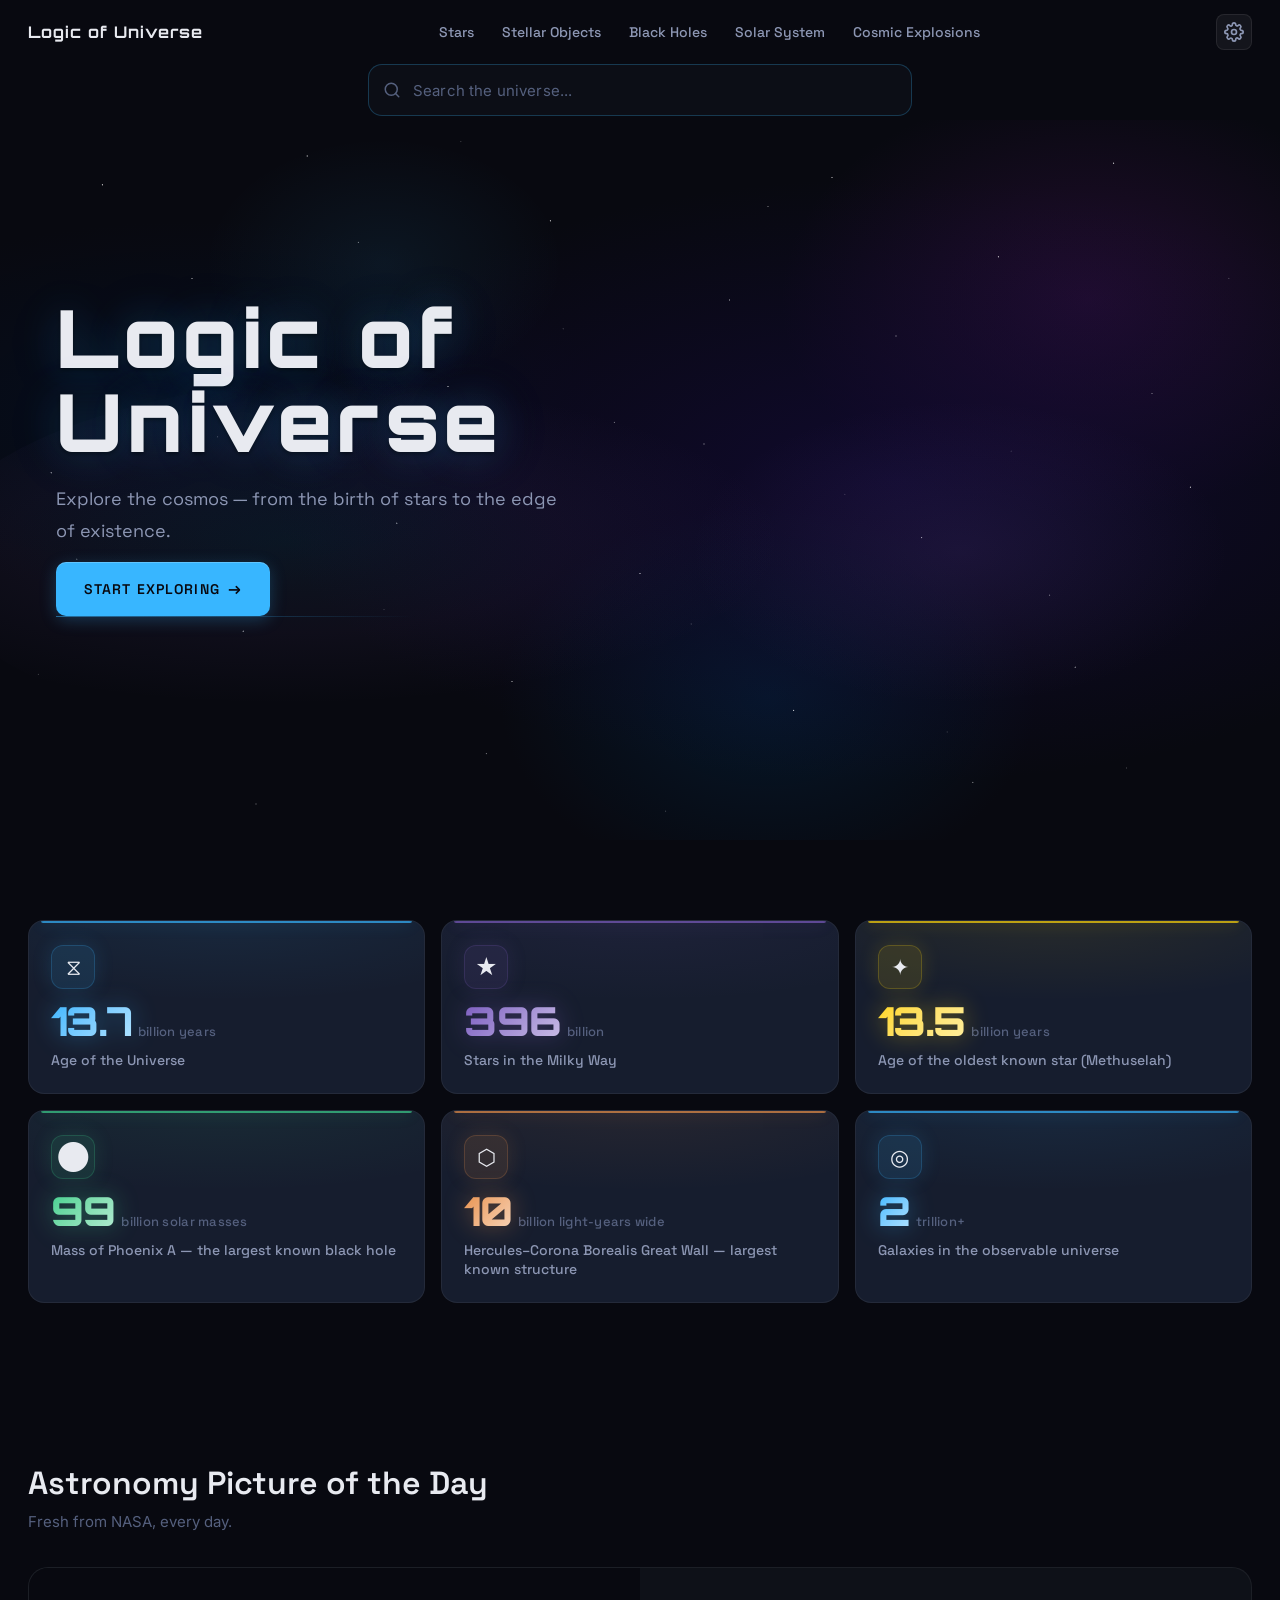
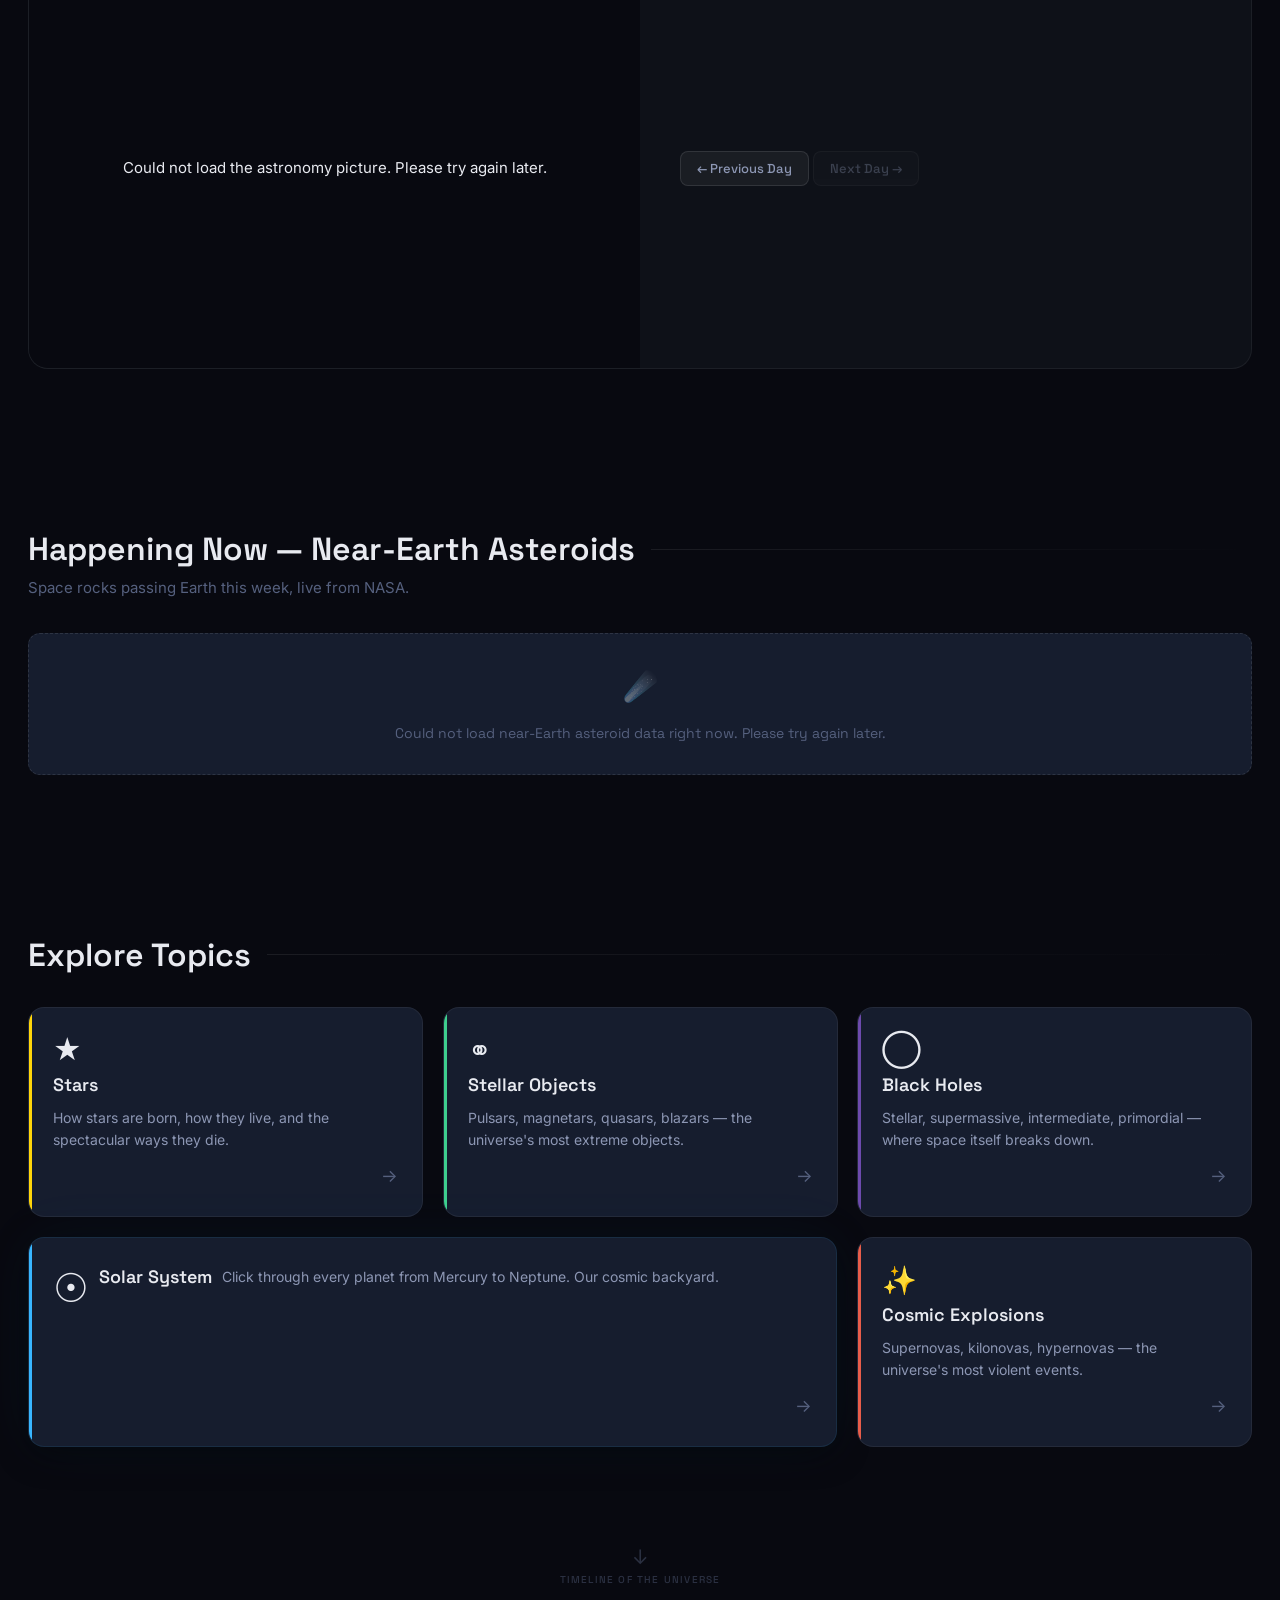
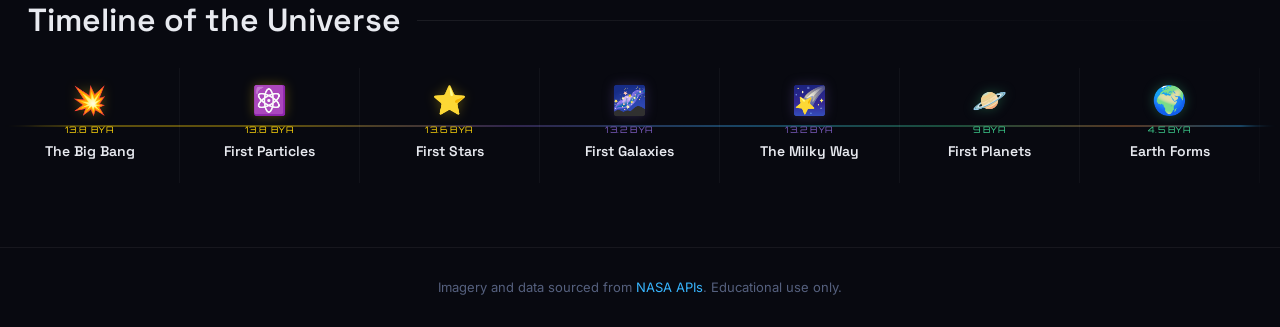
==== commit 7c37a51e: "Add Phase 5: Cosmic Profile calculators + Live NASA asteroid feed Two interactive features for the t" ====
--- a/index.html
+++ b/index.html
@@ -90,6 +90,11 @@
       </div>
     </section>
 
+    <!-- Live NASA Feed — near-Earth asteroids this week -->
+    <section id="live-feed" class="live-feed" aria-label="Live from space">
+      <div class="live-feed__inner"></div>
+    </section>
+
     <!-- Topic Cards -->
     <section class="topics-section" id="topics-section">
       <h2 class="topics-section__title">Explore Topics</h2>
--- a/css/style.css
+++ b/css/style.css
@@ -36,6 +36,10 @@
   --topic-black-holes:  #6d4aad;
   --topic-solar-system: #38b6ff;
   --topic-explosions:   #e85d4a;
+
+  /* Semantic accents (Phase 5) */
+  --accent-danger:      var(--topic-explosions);
+  --accent-danger-rgb:  232, 93, 74;
 
   /* Text */
   --text-primary:   #e8eaf0;
@@ -1592,6 +1596,12 @@
   background: var(--color-elevated);
 }
 
+/* Odd number of facts → the lone final cell spans the full width instead of
+   leaving a hollow half-cell showing the darker container background. */
+.facts-list__row:last-child:nth-child(odd) {
+  grid-column: 1 / -1;
+}
+
 .facts-list__label {
   font-family: var(--font-heading);
   font-size: 0.6875rem;
@@ -4370,6 +4380,14 @@
   --text-secondary:  #3a4560;
   --text-muted:      #6b7694;
 
+  /* Gold reads ~1.5:1 on white and fails WCAG wherever it is used as text
+     (level badges, difficulty/Intermediate accent, Cosmic Profile titles +
+     copy button, Stars topic). Darken the *hex* levers to ~4.9:1 on white;
+     --accent-gold-rgb stays bright so the pale gold fills/borders/glows —
+     which read rgba(var(--accent-gold-rgb), …) — remain warm. */
+  --accent-gold:     #8a6d00;
+  --topic-stars:     #8a6d00;
+
   --nav-solid-bg:     rgba(255, 255, 255, 0.92);
   --nav-solid-border: rgba(0, 0, 0, 0.08);
   --bar-bg:           rgba(255, 255, 255, 0.92);
@@ -4485,6 +4503,50 @@
 
 [data-theme="light"] .timeline-event:hover {
   background: rgba(var(--era-accent-rgb, var(--accent-blue-rgb)), 0.06);
+}
+
+/* Search — input + dropdown surfaces hardcode dark values (rgba(14,17,24,…)
+   backgrounds, white-alpha chips), so they need explicit light treatment;
+   otherwise a dark pill floats on the white header and the suggestion chips
+   turn white-on-white. Only the color declarations are overridden — the base
+   rule keeps supplying background-position / -repeat and the icon SVG geometry. */
+[data-theme="light"] .search-input {
+  background-color: var(--color-surface);
+  border-color: rgba(0, 0, 0, 0.12);
+  background-image: url("data:image/svg+xml,%3Csvg xmlns='http://www.w3.org/2000/svg' width='18' height='18' viewBox='0 0 24 24' fill='none' stroke='%236b7694' stroke-width='2' stroke-linecap='round' stroke-linejoin='round'%3E%3Ccircle cx='11' cy='11' r='8'/%3E%3Cpath d='m21 21-4.3-4.3'/%3E%3C/svg%3E");
+}
+
+[data-theme="light"] .search-wrapper--expanded .search-input {
+  background-color: #ffffff;
+  border-color: var(--accent-blue);
+  box-shadow:
+    0 0 0 3px rgba(var(--accent-blue-rgb), 0.12),
+    0 8px 28px rgba(var(--accent-blue-rgb), 0.14),
+    0 2px 8px rgba(0, 0, 0, 0.06);
+  background-image: url("data:image/svg+xml,%3Csvg xmlns='http://www.w3.org/2000/svg' width='18' height='18' viewBox='0 0 24 24' fill='none' stroke='%2338b6ff' stroke-width='2' stroke-linecap='round' stroke-linejoin='round'%3E%3Ccircle cx='11' cy='11' r='8'/%3E%3Cpath d='m21 21-4.3-4.3'/%3E%3C/svg%3E");
+}
+
+[data-theme="light"] .search-suggestions,
+[data-theme="light"] .search-results {
+  box-shadow:
+    0 20px 50px rgba(15, 23, 42, 0.18),
+    0 0 0 1px rgba(0, 0, 0, 0.05);
+}
+
+[data-theme="light"] .search-suggestion-chip {
+  color: var(--text-secondary);
+  background: rgba(0, 0, 0, 0.04);
+  border-color: rgba(0, 0, 0, 0.10);
+}
+
+[data-theme="light"] .search-suggestion-chip:hover {
+  color: var(--accent-blue);
+  background: rgba(var(--accent-blue-rgb), 0.10);
+  border-color: rgba(var(--accent-blue-rgb), 0.35);
+}
+
+[data-theme="light"] .search-result-item {
+  border-bottom-color: rgba(0, 0, 0, 0.06);
 }
 
 /* =========================================
@@ -5010,3 +5072,596 @@
   white-space: nowrap;
   content: "Copied!";
 }
+
+/* =========================================
+  44. COSMIC PROFILE
+   ========================================= */
+
+.cosmic-profile {
+  padding: var(--section-gap) 28px;
+  max-width: var(--max-width);
+  margin: 0 auto;
+}
+
+.cosmic-profile__inner {
+  display: flex;
+  flex-direction: column;
+  background: var(--color-surface);
+  border: 1px solid rgba(255, 255, 255, 0.06);
+  border-radius: var(--panel-radius);
+  padding: 40px;
+}
+
+.cosmic-profile__title {
+  font-family: var(--font-heading);
+  font-size: 2rem;
+  font-weight: 600;
+  color: var(--text-primary);
+  margin-bottom: 6px;
+  display: flex;
+  align-items: center;
+  gap: 16px;
+}
+
+.cosmic-profile__title::after {
+  content: '';
+  flex: 1;
+  height: 1px;
+  background: linear-gradient(to right, rgba(255, 255, 255, 0.08), transparent);
+}
+
+.cosmic-profile__subtitle {
+  color: var(--text-muted);
+  font-size: 0.9375rem;
+  margin-bottom: 28px;
+}
+
+/* --- Form --- */
+.cosmic-profile__form {
+  display: grid;
+  grid-template-columns: 1fr 1fr;
+  gap: 20px 24px;
+  margin-bottom: 28px;
+}
+
+.cosmic-profile__field {
+  display: flex;
+  flex-direction: column;
+  gap: 8px;
+}
+
+.cosmic-profile__label {
+  font-family: var(--font-heading);
+  font-size: 0.75rem;
+  font-weight: 500;
+  text-transform: uppercase;
+  letter-spacing: 0.07em;
+  color: var(--text-muted);
+}
+
+.cosmic-profile__input-group {
+  display: flex;
+  gap: 8px;
+}
+
+.cosmic-profile__input {
+  flex: 1;
+  min-width: 0;
+  height: 48px;
+  background: var(--color-elevated);
+  border: 1px solid rgba(255, 255, 255, 0.1);
+  border-radius: 10px;
+  padding: 0 16px;
+  color: var(--text-primary);
+  font-family: var(--font-body);
+  font-size: 0.9375rem;
+  outline: none;
+  transition:
+    border-color var(--transition-fast),
+    box-shadow var(--transition-fast),
+    background var(--transition-fast);
+}
+
+.cosmic-profile__input::placeholder {
+  color: var(--text-muted);
+}
+
+.cosmic-profile__input:focus-visible,
+.cosmic-profile__input:focus {
+  border-color: var(--active-accent);
+  box-shadow: 0 0 0 3px rgba(var(--active-accent-rgb), 0.15);
+}
+
+/* Unit select — same custom-arrow treatment as .settings-select */
+.cosmic-profile__unit-select {
+  flex-shrink: 0;
+  width: 84px;
+  height: 48px;
+  background: var(--color-elevated);
+  border: 1px solid rgba(255, 255, 255, 0.1);
+  border-radius: 10px;
+  color: var(--text-primary);
+  font-family: var(--font-heading);
+  font-size: 0.875rem;
+  padding: 0 26px 0 12px;
+  appearance: none;
+  -webkit-appearance: none;
+  cursor: pointer;
+  outline: none;
+  background-image: url("data:image/svg+xml,%3Csvg xmlns='http://www.w3.org/2000/svg' width='12' height='8' viewBox='0 0 12 8'%3E%3Cpath d='M1 1l5 5 5-5' stroke='%2355607e' stroke-width='1.5' fill='none' stroke-linecap='round'/%3E%3C/svg%3E");
+  background-repeat: no-repeat;
+  background-position: right 10px center;
+  transition: border-color var(--transition-fast), box-shadow var(--transition-fast);
+}
+
+.cosmic-profile__unit-select:focus-visible,
+.cosmic-profile__unit-select:focus {
+  border-color: var(--active-accent);
+  box-shadow: 0 0 0 3px rgba(var(--active-accent-rgb), 0.15);
+}
+
+/* --- Empty state --- */
+.cosmic-profile__empty {
+  text-align: center;
+  padding: 28px 16px;
+  color: var(--text-muted);
+  font-size: 0.9375rem;
+  font-style: italic;
+  animation: fade-in 250ms ease both;
+}
+
+.cosmic-profile__empty::before {
+  content: '🌠';
+  display: block;
+  font-size: 1.75rem;
+  margin-bottom: 8px;
+  opacity: 0.35;
+  font-style: normal;
+}
+
+/* --- Results --- */
+.cosmic-profile__results {
+  display: grid;
+  grid-template-columns: 1fr 1fr;
+  gap: 28px;
+  margin-bottom: 28px;
+  animation: fade-in 350ms ease both;
+}
+
+/* Required: an author-stylesheet class selector setting `display` beats the
+   equal-specificity UA [hidden] rule on source order — same fix already used
+   for .planet-card[hidden] / .planet-panel[hidden] / .settings-panel[hidden] */
+.cosmic-profile__results[hidden] {
+  display: none;
+}
+
+.cosmic-profile__result-group {
+  display: flex;
+  flex-direction: column;
+  gap: 12px;
+}
+
+.cosmic-profile__result-title {
+  font-family: var(--font-heading);
+  font-size: 1rem;
+  font-weight: 600;
+  color: var(--active-accent);
+}
+
+.cosmic-profile__result-group:first-child .cosmic-profile__result-title::before {
+  content: '⚖️ ';
+}
+
+.cosmic-profile__result-group:last-child .cosmic-profile__result-title::before {
+  content: '🎂 ';
+}
+
+.cosmic-profile__rows {
+  display: flex;
+  flex-direction: column;
+  background: var(--color-base);
+  border: 1px solid rgba(255, 255, 255, 0.06);
+  border-radius: 10px;
+  overflow: hidden;
+}
+
+.cosmic-profile__row {
+  display: flex;
+  align-items: center;
+  justify-content: space-between;
+  gap: 12px;
+  padding: 11px 16px;
+  background: var(--color-elevated);
+  border-bottom: 1px solid rgba(255, 255, 255, 0.04);
+  transition: background var(--transition-fast);
+}
+
+.cosmic-profile__row:last-child {
+  border-bottom: none;
+}
+
+.cosmic-profile__row:hover {
+  background: rgba(255, 255, 255, 0.03);
+}
+
+.cosmic-profile__row-body {
+  font-family: var(--font-heading);
+  font-size: 0.875rem;
+  font-weight: 500;
+  color: var(--text-secondary);
+}
+
+.cosmic-profile__row-value {
+  font-family: var(--font-heading);
+  font-size: 0.875rem;
+  font-weight: 700;
+  color: var(--text-primary);
+  font-variant-numeric: tabular-nums;
+  transition: color var(--transition-fast);
+}
+
+.cosmic-profile__row:hover .cosmic-profile__row-value {
+  color: var(--active-accent);
+}
+
+/* --- Copy button --- */
+.cosmic-profile__copy-btn {
+  align-self: center;
+  font-family: var(--font-heading);
+  font-size: 0.8125rem;
+  font-weight: 600;
+  text-transform: uppercase;
+  letter-spacing: 0.06em;
+  color: var(--active-accent);
+  background: rgba(var(--active-accent-rgb), 0.1);
+  border: 1px solid rgba(var(--active-accent-rgb), 0.35);
+  border-radius: 24px;
+  padding: 10px 26px;
+  cursor: pointer;
+  transition:
+    background var(--transition-fast),
+    border-color var(--transition-fast),
+    box-shadow var(--transition-fast),
+    transform var(--transition-fast);
+}
+
+.cosmic-profile__copy-btn:hover {
+  background: rgba(var(--active-accent-rgb), 0.18);
+  border-color: var(--active-accent);
+  box-shadow: 0 0 20px rgba(var(--active-accent-rgb), 0.2);
+  transform: translateY(-1px);
+}
+
+.cosmic-profile__copy-btn:focus-visible {
+  outline: 2px solid var(--active-accent);
+  outline-offset: 2px;
+}
+
+.cosmic-profile__copy-btn--copied {
+  color: var(--topic-stellar) !important;
+  background: rgba(62, 207, 142, 0.1) !important;
+  border-color: rgba(62, 207, 142, 0.35) !important;
+  animation: copy-success-pulse 320ms ease;
+}
+
+@keyframes copy-success-pulse {
+  0%   { transform: scale(0.96); }
+  60%  { transform: scale(1.03); }
+  100% { transform: scale(1); }
+}
+
+/* =========================================
+  45. LIVE NASA FEED
+   ========================================= */
+
+.live-feed {
+  padding: var(--section-gap) 28px;
+  max-width: var(--max-width);
+  margin: 0 auto;
+  animation: section-reveal 600ms ease-out both;
+  animation-timeline: view();
+  animation-range: entry 0% entry 30%;
+}
+
+@supports not (animation-timeline: view()) {
+  .live-feed { animation: none; }
+}
+
+.live-feed__title {
+  font-family: var(--font-heading);
+  font-size: 2rem;
+  font-weight: 600;
+  color: var(--text-primary);
+  margin-bottom: 6px;
+  display: flex;
+  align-items: center;
+  gap: 16px;
+}
+
+.live-feed__title::after {
+  content: '';
+  flex: 1;
+  height: 1px;
+  background: linear-gradient(to right, rgba(255, 255, 255, 0.08), transparent);
+}
+
+.live-feed__subtitle {
+  color: var(--text-muted);
+  font-size: 0.9375rem;
+  margin-bottom: 32px;
+}
+
+/* --- Loading state --- */
+.live-feed__loading {
+  display: flex;
+  align-items: center;
+  justify-content: center;
+  min-height: 200px;
+}
+
+/* --- Card grid --- */
+.live-feed__list {
+  display: grid;
+  grid-template-columns: repeat(auto-fill, minmax(280px, 1fr));
+  gap: 16px;
+}
+
+/* --- Card --- */
+.live-feed__card {
+  --feed-accent: var(--topic-solar-system);
+  --feed-accent-rgb: var(--accent-blue-rgb);
+  position: relative;
+  background: var(--color-surface);
+  border: 1px solid rgba(255, 255, 255, 0.06);
+  border-radius: var(--card-radius);
+  padding: 22px 22px 20px;
+  overflow: hidden;
+  transition:
+    transform var(--transition-base),
+    box-shadow var(--transition-base),
+    border-color var(--transition-base);
+  animation: section-reveal 500ms cubic-bezier(0.16, 1, 0.3, 1) both;
+}
+
+.live-feed__card::before {
+  content: '';
+  position: absolute;
+  left: 0;
+  top: 0;
+  bottom: 0;
+  width: 3px;
+  border-radius: 3px 0 0 3px;
+  background: var(--feed-accent);
+}
+
+.live-feed__card:nth-child(1) { animation-delay: 0ms;   }
+.live-feed__card:nth-child(2) { animation-delay: 60ms;  }
+.live-feed__card:nth-child(3) { animation-delay: 120ms; }
+.live-feed__card:nth-child(4) { animation-delay: 180ms; }
+.live-feed__card:nth-child(5) { animation-delay: 240ms; }
+
+.live-feed__card:hover {
+  transform: translateY(-4px);
+  border-color: rgba(var(--feed-accent-rgb), 0.22);
+  box-shadow:
+    0 16px 40px rgba(0, 0, 0, 0.5),
+    0 0 30px rgba(var(--feed-accent-rgb), 0.1);
+}
+
+/* Hazardous variant — steady glow, no pulsing/blinking on purpose */
+.live-feed__card--hazardous {
+  --feed-accent: var(--accent-danger);
+  --feed-accent-rgb: var(--accent-danger-rgb);
+  box-shadow: 0 0 32px rgba(var(--accent-danger-rgb), 0.08);
+}
+
+.live-feed__card--hazardous:hover {
+  box-shadow:
+    0 16px 40px rgba(0, 0, 0, 0.5),
+    0 0 36px rgba(var(--accent-danger-rgb), 0.16);
+}
+
+.live-feed__card-name {
+  display: flex;
+  align-items: center;
+  flex-wrap: wrap;
+  gap: 10px;
+  font-family: var(--font-heading);
+  font-size: 1.0625rem;
+  font-weight: 600;
+  color: var(--text-primary);
+  margin-bottom: 16px;
+}
+
+.live-feed__badge {
+  display: inline-flex;
+  align-items: center;
+  gap: 4px;
+  font-family: var(--font-heading);
+  font-size: 0.6875rem;
+  font-weight: 600;
+  text-transform: uppercase;
+  letter-spacing: 0.06em;
+  color: var(--accent-danger);
+  background: rgba(var(--accent-danger-rgb), 0.12);
+  border: 1px solid rgba(var(--accent-danger-rgb), 0.3);
+  border-radius: 20px;
+  padding: 3px 10px;
+  white-space: nowrap;
+}
+
+.live-feed__badge::before {
+  content: '⚠';
+  font-size: 0.75rem;
+}
+
+/* --- Stats grid --- */
+.live-feed__stats {
+  display: grid;
+  grid-template-columns: repeat(2, 1fr);
+  gap: 12px 16px;
+}
+
+.live-feed__stat {
+  display: flex;
+  flex-direction: column;
+  gap: 3px;
+}
+
+.live-feed__stat-label {
+  font-family: var(--font-heading);
+  font-size: 0.6875rem;
+  font-weight: 500;
+  text-transform: uppercase;
+  letter-spacing: 0.07em;
+  color: var(--text-muted);
+}
+
+.live-feed__stat-value {
+  font-family: var(--font-heading);
+  font-size: 0.875rem;
+  font-weight: 600;
+  color: var(--text-primary);
+  font-variant-numeric: tabular-nums;
+}
+
+/* --- Notice / fallback state --- */
+.live-feed__notice {
+  display: flex;
+  flex-direction: column;
+  align-items: center;
+  justify-content: center;
+  gap: 10px;
+  min-height: 140px;
+  background: var(--color-elevated);
+  border: 1px dashed rgba(255, 255, 255, 0.1);
+  border-radius: 12px;
+  padding: 28px 20px;
+  text-align: center;
+  color: var(--text-muted);
+  font-family: var(--font-heading);
+  font-size: 0.875rem;
+}
+
+.live-feed__notice::before {
+  content: '☄️';
+  font-size: 1.75rem;
+  opacity: 0.35;
+}
+
+/* =========================================
+  46. PHASE 5 RESPONSIVE
+   ========================================= */
+
+@media (max-width: 768px) {
+  .cosmic-profile__inner {
+    padding: 28px 24px;
+  }
+
+  .cosmic-profile__form,
+  .cosmic-profile__results {
+    grid-template-columns: 1fr;
+  }
+
+  .live-feed__stats {
+    gap: 10px 14px;
+  }
+}
+
+@media (max-width: 480px) {
+  .cosmic-profile {
+    padding: var(--section-gap) 16px;
+  }
+
+  .cosmic-profile__inner {
+    padding: 24px 18px;
+  }
+
+  .cosmic-profile__input-group {
+    flex-wrap: wrap;
+  }
+
+  .cosmic-profile__unit-select {
+    width: 100%;
+  }
+
+  .cosmic-profile__copy-btn {
+    width: 100%;
+  }
+
+  .live-feed {
+    padding: var(--section-gap) 16px;
+  }
+
+  .live-feed__list {
+    grid-template-columns: 1fr;
+  }
+
+  .live-feed__stats {
+    grid-template-columns: 1fr;
+  }
+}
+
+/* =========================================
+  47. PHASE 5 REDUCED MOTION
+   ========================================= */
+@media (prefers-reduced-motion: reduce) {
+  .cosmic-profile__empty,
+  .cosmic-profile__results {
+    animation: none !important;
+  }
+
+  .cosmic-profile__copy-btn--copied {
+    animation: none !important;
+  }
+
+  .cosmic-profile__copy-btn:hover {
+    transform: none !important;
+  }
+
+  .live-feed {
+    animation: none !important;
+  }
+
+  .live-feed__card {
+    animation: none !important;
+    opacity: 1 !important;
+  }
+
+  .live-feed__card:hover {
+    transform: none !important;
+  }
+}
+
+/* =========================================
+  48. PHASE 5 LIGHT THEME
+   ========================================= */
+
+[data-theme="light"] .cosmic-profile__inner,
+[data-theme="light"] .live-feed__card {
+  border-color: rgba(0, 0, 0, 0.07);
+}
+
+[data-theme="light"] .cosmic-profile__input,
+[data-theme="light"] .cosmic-profile__unit-select {
+  background: var(--color-surface);
+  border-color: rgba(0, 0, 0, 0.12);
+}
+
+[data-theme="light"] .cosmic-profile__rows,
+[data-theme="light"] .live-feed__notice {
+  border-color: rgba(0, 0, 0, 0.08);
+}
+
+[data-theme="light"] .cosmic-profile__row {
+  background: var(--color-surface);
+  border-bottom-color: rgba(0, 0, 0, 0.05);
+}
+
+[data-theme="light"] .cosmic-profile__row:hover {
+  background: rgba(0, 0, 0, 0.02);
+}
+
+[data-theme="light"] .live-feed__card:hover {
+  box-shadow: 0 8px 24px rgba(0, 0, 0, 0.08), 0 0 24px rgba(var(--feed-accent-rgb), 0.12);
+}
